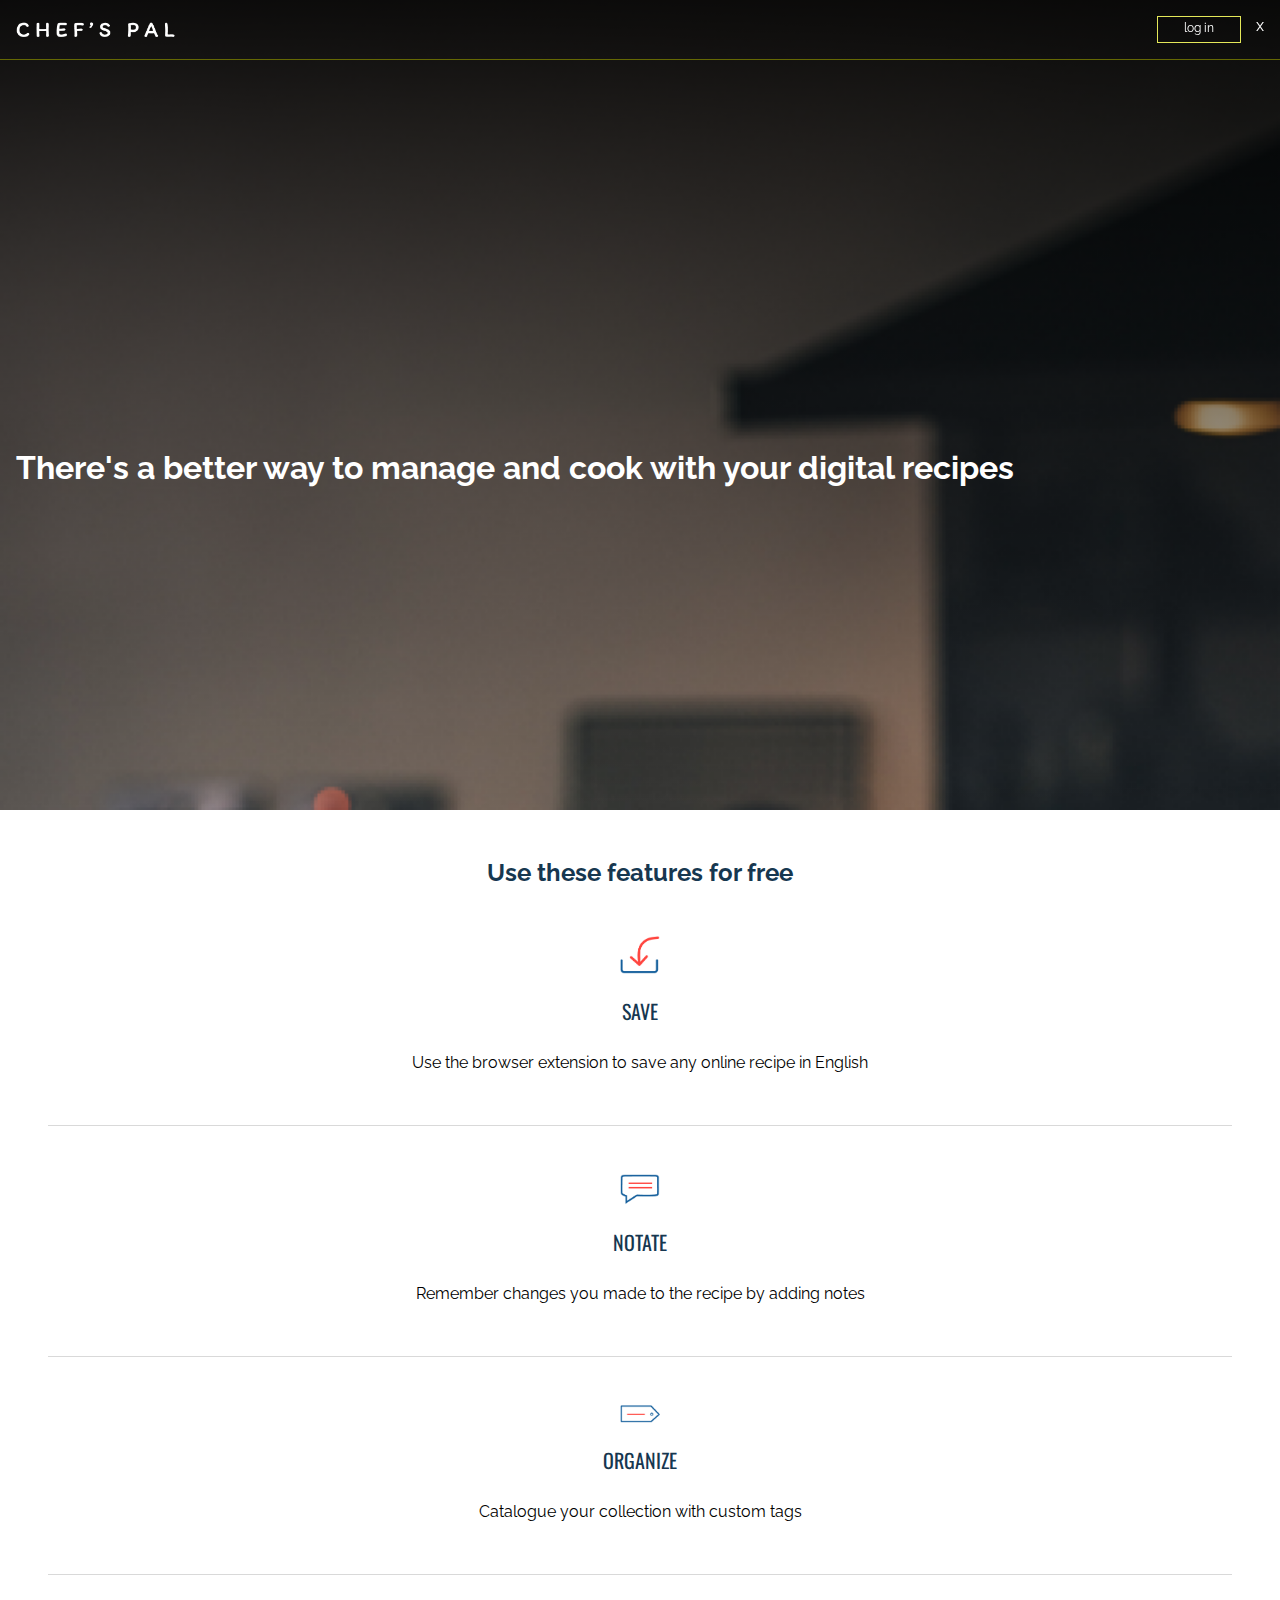
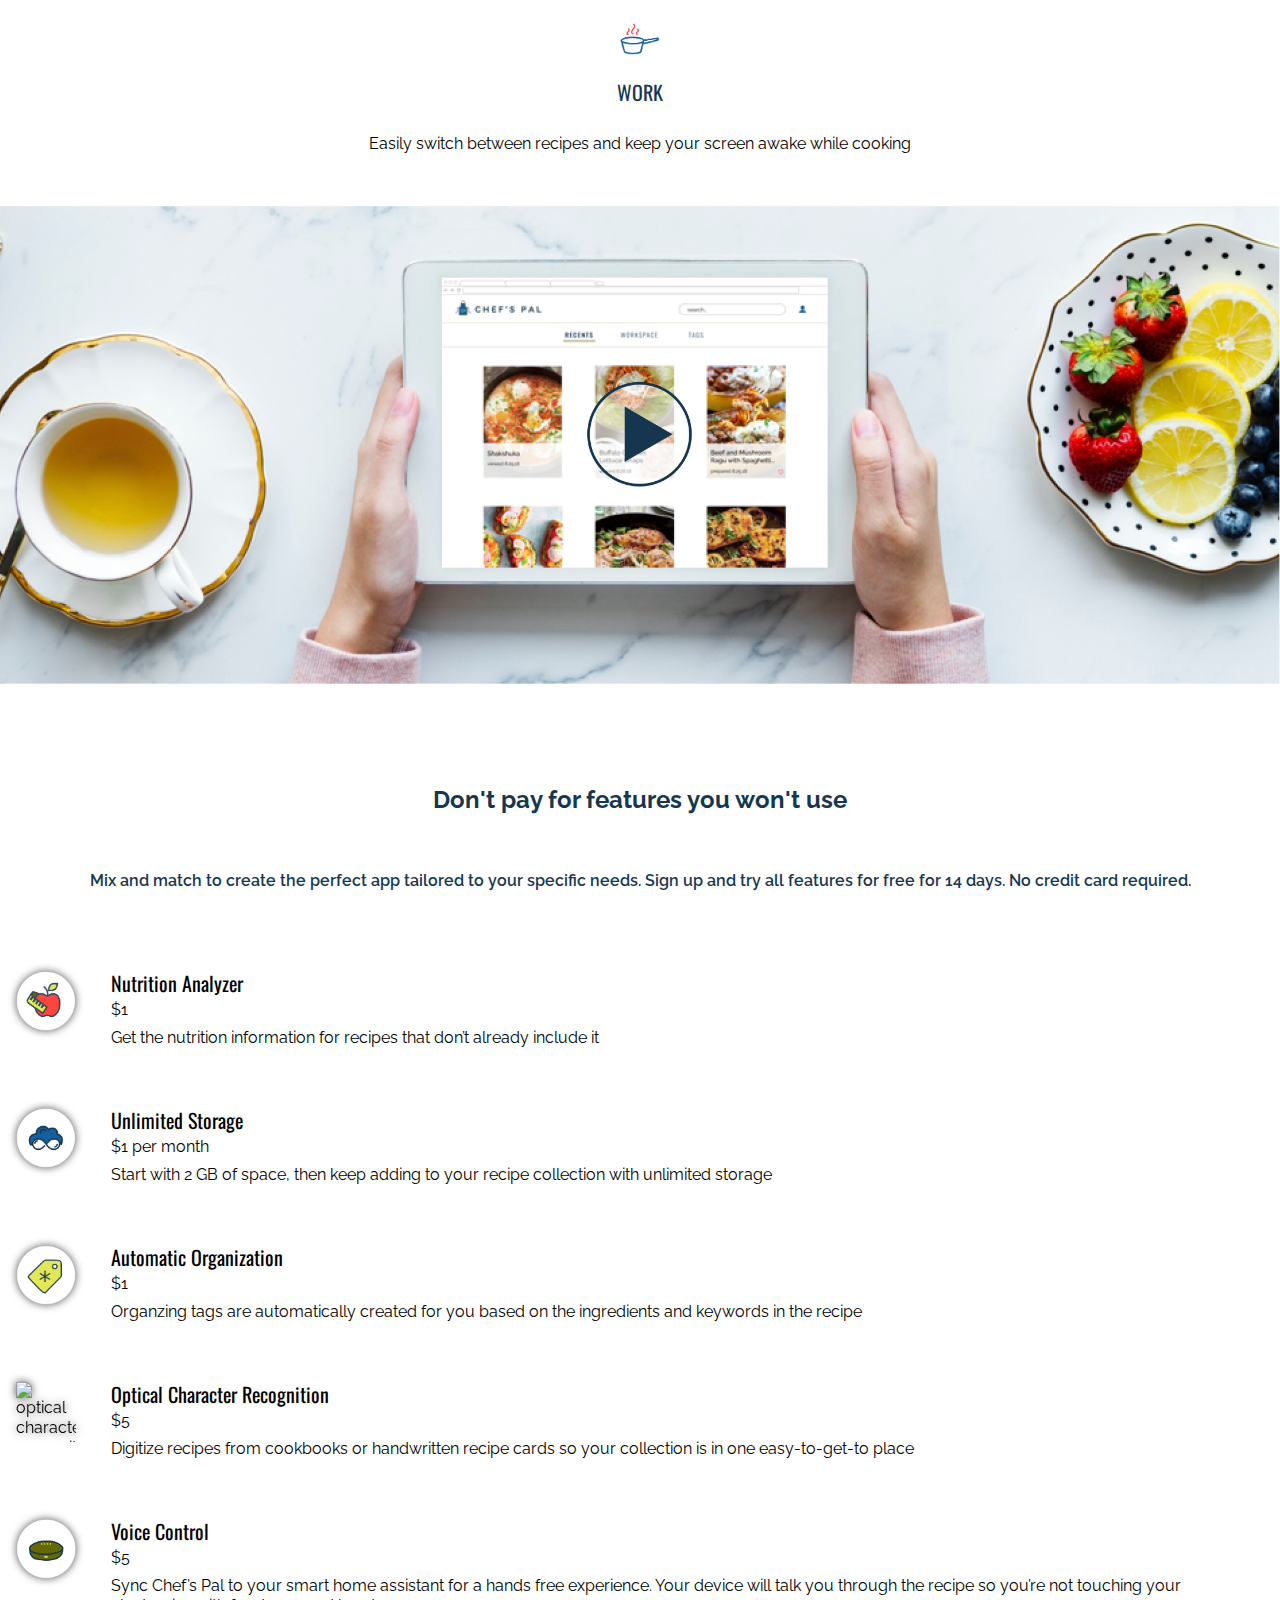
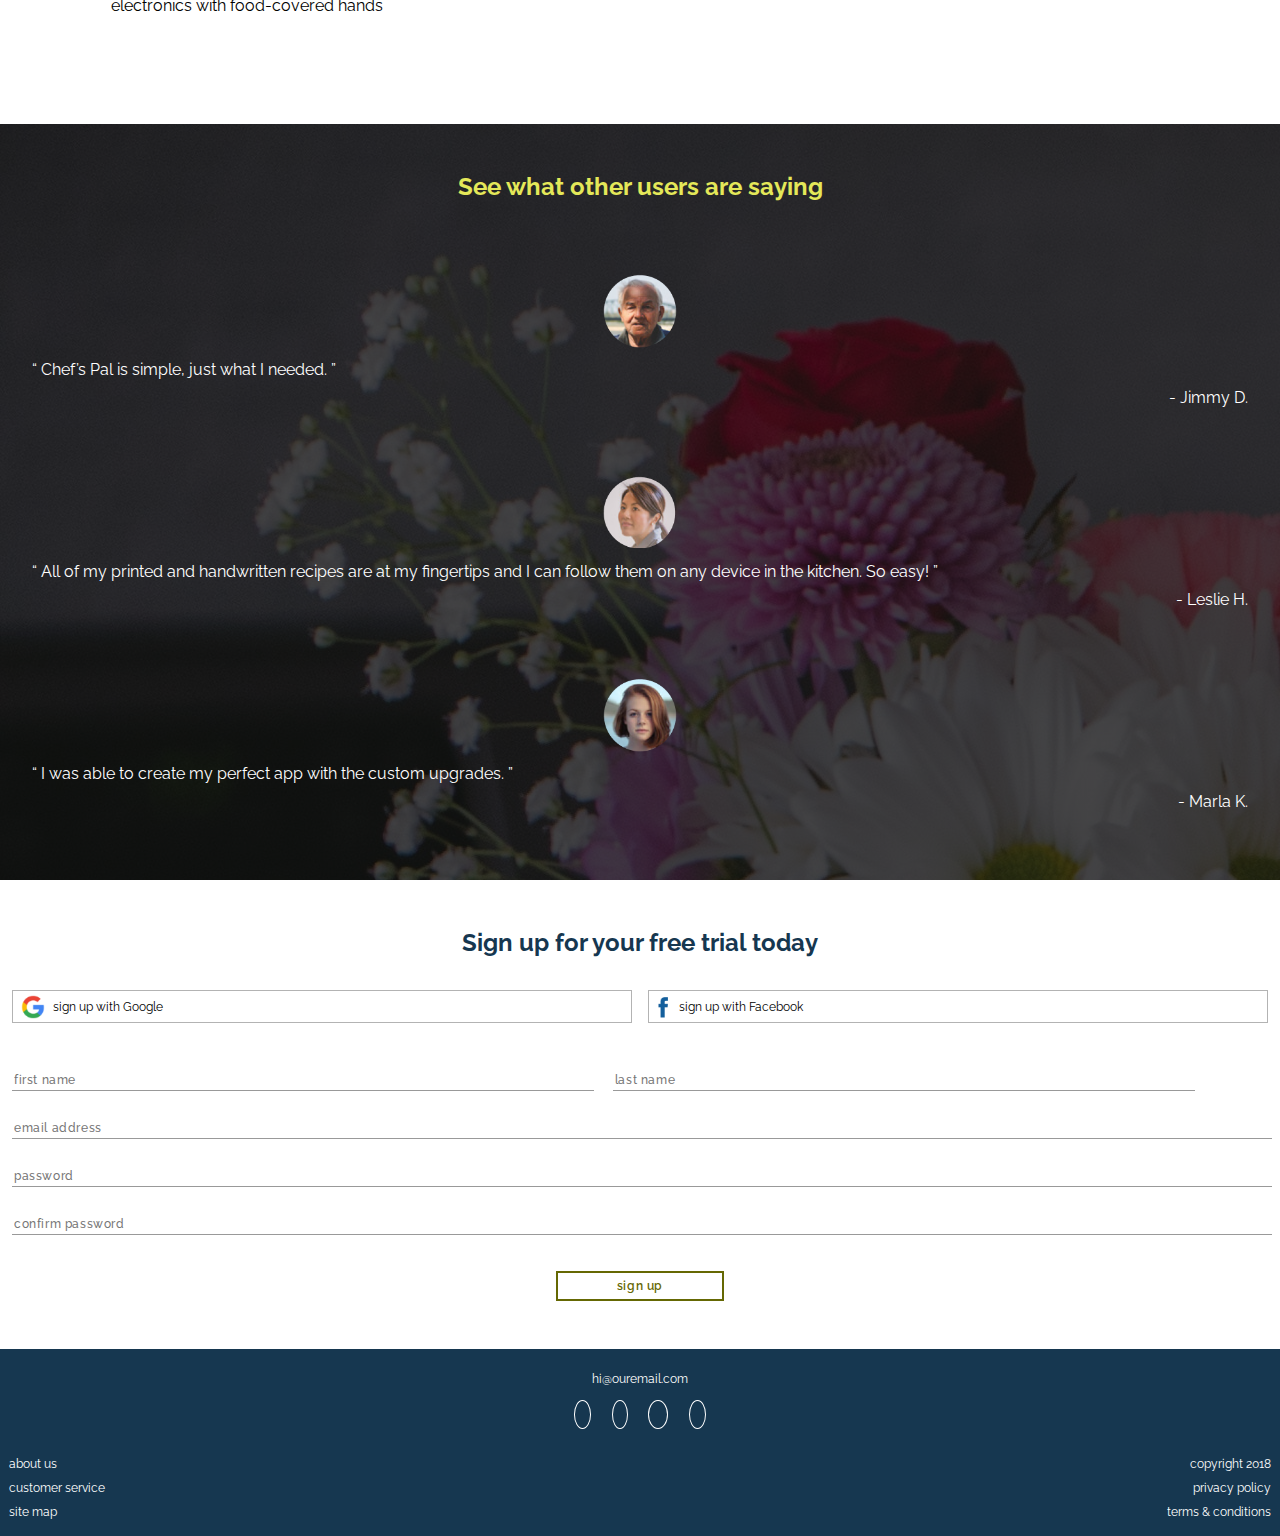
==== index.html @ e4a5bd05 "mobile homepage" ====
<!DOCTYPE html>
<html>
  <head>
    <title>Chef's Pal</title>
    <meta charset="utf-8" name="viewport" content="width=device-width, initial-scale=1">

    <!-- Reset -->
    <link rel="stylesheet" href="styles/reset.css">

    <!-- Custom Styles -->
    <link rel="stylesheet" href="styles/main.css">

    <!-- Font Awesome -->
    <link rel="stylesheet" href="https://use.fontawesome.com/releases/v5.0.10/css/all.css" integrity="sha384-+d0P83n9kaQMCwj8F4RJB66tzIwOKmrdb46+porD/OvrJ+37WqIM7UoBtwHO6Nlg" crossorigin="anonymous">

    <!-- Google Fonts -->
    <link rel="stylesheet" href="https://fonts.googleapis.com/css?family=Raleway:400,500,600,700|Oswald:medium">


  </head>

  <body>
<!-- Navigation and Header-->
    <header>
      <nav>
        <ul id="topbar">
          <li class="logo"><img src="images/logo-mobile.png" class="logo-mobile" alt="Chef's Pal Logo"></li>
          <li class="ham-menu">
            <a class="icon" onclick="hamburger()">
            <!-- <i class="fa fa-bars"></i> --> x
            </a>
            <div class="ham" id="myHam">
              <a href="#features">features</a>
              <a href="#upgrades"> upgrades</a>
              <a href="#signup">signup</a>
          </li>
          <li class="login-button">log in</li>
        </ul>
      </nav>

      <h1>There's a better way to manage and cook with your digital recipes</h1>
    </header>

    <main>
<!-- Free Features -->
      <a name="features"/>
      <section>
        <article>
          <h2>Use these features for free</h2>
            <div class="free">
              <img src="images/save.png" class="free" alt="save icon">
              <h3>Save</h3>
              <p>Use the browser extension to save any online recipe in English</p>
            </div>

            <div class="free">
              <img src="images/notate.png" class="free" alt="notate icon">
              <h3>Notate</h3>
              <p>Remember changes you made to the recipe by adding notes</p>
            </div>

            <div class="free">
              <img src="images/organize.png" class="free" alt="organize icon">
              <h3>Organize</h3>
              <p>Catalogue your collection with custom tags</p>
            </div>

            <div class="work">
              <img src="images/work.png" class="free" alt="work icon">
              <h3>Work</h3>
              <p>Easily switch between recipes and keep your screen awake while cooking</p>
            </div>
        </article>

        <article>
          <img src="images/video.png" class="video">
        </article>
      </section>

<!-- Upgrades -->
      <a name="upgrades"/>
      <section>
        <h2>Don't pay for features you won't use</h2>
        <h4>
          Mix and match to create the perfect app tailored to your specific needs.
          Sign up and try all features for free for 14 days.
          No credit card required.
        </h4>

        <div class="twocolumn">
          <img src="images/nutrition.png" alt="nutrition icon" class="upgrade">
          <div class="upgrade-text">
            <h5>Nutrition Analyzer</h5>
            <p>$1</p>
            <p>
              Get the nutrition information for recipes that don’t already include it
            </p>
          </div>

          <img src="images/unlimited.png" alt="unlimited storage icon" class="upgrade">
          <div class="upgrade-text">
            <h5>Unlimited Storage</h5>
            <p>$1 per month</p>
            <p>
              Start with 2 GB of space, then keep adding to your recipe collection with unlimited storage
           </p>
         </div>

          <img src="images/auto-org.png" alt="automatic organization icon" class="upgrade">
          <div class="upgrade-text">
            <h5>Automatic Organization</h5>
            <p>$1</p>
            <p>
              Organzing tags are automatically created for you based on the ingredients and keywords in the recipe
           </p>
         </div>

          <img src="images/ocr.png" alt="optical character recognition icon" class="upgrade">
          <div class="upgrade-text">
            <h5>Optical Character Recognition</h5>
            <p>$5</p>
            <p>
              Digitize recipes from cookbooks or handwritten recipe cards so your collection is in one easy-to-get-to place
           </p>
         </div>

          <img src="images/voice.png" alt="voice control icon" class="upgrade">
          <div class="upgrade-text">
            <h5>Voice Control</h5>
            <p>$5</p>
            <p>
              Sync Chef’s Pal to your smart home assistant for a hands free experience.
              Your device will talk you through the recipe so you’re not touching your electronics with food-covered hands
           </p>
         </div>
        </div>
      </section>

<!-- Testimonials -->
      <section class="testimonials">
        <h2 class="testimonials">See what other users are saying</h2>

        <div class="testimonials">
          <img src="images/jimmy.png" alt="headshot of Jimmy" class="testimonials">
          <p>&ldquo; Chef’s Pal is simple,  just what I needed. &rdquo;</p>
          <p class="name">- Jimmy D.</p>
        </div>

        <div class="testimonials">
          <img src="images/leslie.png" alt="headshot of Leslie" class="testimonials">
          <p>&ldquo; All of my printed and handwritten recipes are at my fingertips and I can follow them on any device in the kitchen. So easy! &rdquo;</p>
          <p class="name">- Leslie H.</p>
        </div>

        <div class="testimonials">
          <img src="images/marla.png" alt="headshot of Marla" class="testimonials">
          <p>&ldquo; I was able to create my perfect app with the custom upgrades. &rdquo;</p>
          <p class="name">- Marla K.</p>
        </div>
      </section>

<!-- Sign up -->
      <a name="signup"/>
      <section>
        <h2>Sign up for your free trial today</h2>
        <div class="signup">
          <div class="google">
            <img src="images/google-btn.png" alt="Google G Logo" class="g-logo">
            <p class="sign-btn">sign up with Google</p>
          </div>

          <div class="fb">
            <img src="images/fb-btn.png" alt="Facebook F Logo" class="fb-logo">
            <p class="sign-btn">sign up with Facebook</p>
          </div>
        </div>

<!-- sign up with email -->
        <form action="/signup" method="POST" class="sign-form">
          <input type="text" name="first-name" placeholder="first name" class="first-name"/>
          <input type="text" name="last-name" placeholder="last name" class="last-name"/>
          <input type="email" name="email" placeholder="email address" class="email"/>
          <input type="password" name="password" placeholder="password"/ class="password">
          <input type="password" name="confirm-password" placeholder="confirm password"/ class="password">
          <input type="submit" name="submit" value="sign up"class="submit-btn"/>
        </form>
      </section>

    </main>

    <footer>
      <h6 class="middle">hi@ouremail.com</h6>
      <ul class="footer middle">
        <li class="footer pinterest">
          <i class="fab fa-pinterest-p" aria-hidden="true"></i>
        </li>
        <li class="footer instagram">
          <i class="fab fa-instagram" aria-hidden="true"></i>
        </li>
        <li class="footer facebook">
          <i class="fab fa-facebook-f" aria-hidden="true"></i>
        </li>
        <li class="footer twitter">
          <i class="fab fa-twitter" aria-hidden="true"></i>
        </li>
      </ul>
      <h6 class="left r-one">about us</h6>
      <h6 class="left r-two">customer service</h6>
      <h6 class="left r-three">site map</h6>
      <h6 class="right r-one">copyright 2018</h6>
      <h6 class="right r-two">privacy policy</h6>
      <h6 class="right r-three">terms &amp; conditions</h6>
    </footer>

    <!-- Navigation scrolling -->
<script>
  var topBar = document.getElementById('topbar');
  var didScroll = false;
  window.onscroll = function() {navBar()};
  function navBar() {
    didScroll = true;
  }
  setInterval(function () {
    if(didScroll) {
      didScroll = false;
      if (document.documentElement.scrollTop > 50 || document.body.scrollTop > 50) {
        topBar.className = 'scrolled';
      } else {
        topBar.className = '';
      }
    }
  }, 100);

  function hamburger() {
    document.getElementById('myHam').classList.toggle('ham-show');
  };

</script>

  </body>
</html>
---- styles/main.css ----
body {
  font-family: 'Raleway', sans-serif;
  font-size: 16px;
  line-height: 1.25;
}

header {
  background: linear-gradient(180deg, hsla(0, 0%, 0%, 0.9), hsla(255, 100%, 100%, 0)),
  url(../images/mobile-hero.png);
  background-size: cover;
  height: 90vh;
  text-align: left;
}

#topbar {
  border-bottom: 1px solid hsla(62, 94%, 21%, 1.0);
  box-sizing: border-box;
  position: fixed;
  height: 3.75em;
  padding: 1em;
  width: 100%;
  z-index: 200;
}

.scrolled {
  background-color: hsla(0, 0%, 0%, 0.95);
  position: fixed;
  width: 100%;
}

ul {
  list-style: none;
}

.logo-mobile {
  width: 10em;
}

.logo {
  float: left;
  padding-top: .25em;
}

a {
  text-decoration: none;
}

.icon {
  float: right;
}

.ham {
  display: none;
}

.ham-menu a {
  color: hsla(255, 100%, 100%, 1.0);
}

.ham-show {
  background-color: hsla(0, 0%, 0%, 0.9);
  display: inline-block;
  height: auto;
  line-height: 200%;
  padding: .5em;
  position: absolute;
  right: .5em;
  top: 3.75em;
  width: 6em;}

.login-button {
  color: hsla(255, 100%, 100%, 1.0);
  display: inline-block;
  float: right;
  font-size: .75em;
  height: 2.25em;
  margin-right: 1.25em;
  padding: .35em;
  width: 7em;

  border: .12em solid hsla(62, 76%, 63%, 1.0);
  box-sizing: border-box;
  cursor: pointer;
  text-align: center;
}

h1 {
  color: hsla(255, 100%, 100%, 1.0);
  font-size: 2em;
  font-weight: bold;
  padding-top: 35%;
  padding-left: .5em;
  padding-right: .5em;
}

h2 {
  color: hsla(206, 56%, 20%, 1.0);
  font-size: 1.5em;
  font-weight: bold;
  margin: 0 2em;
  text-align: center;
}

section {
  padding: 3em 0;
}

div.free {
  border-bottom: hsla(0, 0%, 85%, 1.0) solid .1em;
  padding: 3em 0;
  margin: 0 3em;
  text-align: center;
}

img.free {
  display: block;
  height: auto;
  margin: 0 auto;
  width: 2.5em;
}

h3 {
  color: hsla(206, 56%, 20%, 1.0);
  font-family: "Oswald", sans-serif;
  font-size: 1.25em;
  padding: 1.25em 0;
  text-transform: uppercase;
}

p {
  padding: .25em 0;
}

.work {
  padding: 3em 0;
  margin: 0 3em;
  text-align: center;
}

img.video {
  margin: 0 auto;
  width: 100%;
}

h4 {
  color: hsla(206, 56%, 20%, 1.0);
  font-weight: 600;
  margin: 3em 2em 1em 2em;
  padding: .5em 0 4em 0;
  text-align: center;
}

.twocolumn {
  display: grid;
  grid-template-columns: 80px 1fr;
  grid-column-gap: 15px;
  padding: 0 16px 0 16px;
}

.upgrade-text {
  grid-column-start: 2;
  padding-bottom: 3.5em;
}

.upgrade {
  filter: drop-shadow(.05em .05em .25em hsla(0, 0%, 0%, 0.7));
  height: 60px;
  padding: 0;
  width: 60px;
}

h5 {
  font-family: "Oswald", sans-serif;
  font-size: 1.25em;
}

section.testimonials {
  background: linear-gradient(180deg, hsla(0, 0%, 0%, 0.7), hsla(0, 0%, 0%, 0.7)),
  url(../images/testimonials.jpeg);
  padding: 3em 0 1em 0;
}

h2.testimonials {
  color: hsla(62, 76%, 63%, 1.0);
  padding-bottom: 1em;
}

div.testimonials {
  color: hsla(255, 100%, 100%, 1.0);
  margin: 2em;
  padding: 1em 0;
}

img.testimonials {
  display: block;
  height: auto;
  margin: auto;
  padding-bottom: .5em;
  width: 74px;
}

.name {
  text-align: right;
}

.signup {
  display: grid;
  grid-template-columns: repeat(8, 1fr);
  grid-column-gap: 16px;
  grid-template-rows: repeat(5, auto);
  margin: 2em .75em;
}

.google {
  border: .1em solid hsla(0, 0%, 70%, 1.0);
  box-sizing: border-box;
  display: inline-flex;
  grid-column: 1 / span 4;
}

.g-logo {
  height: 1.5em;
  width: 1.5em;
  padding: .2em .5em;
}

.sign-btn {
  font-size: .75em;
  padding-top: .75em;
}

.fb {
  border: .1em solid hsla(0, 0%, 70%, 1.0);
  box-sizing: border-box;
  display: inline-flex;
  grid-column: 5 / span 4;
}

.fb-logo {
  height: 1.5em;
  width: .9em;
  padding: .2em .5em;
}

input {
  font-family: "Raleway", sans-serif;
  font-size: .75em;
  letter-spacing: .05em;
  padding-bottom: .25em;
}

input[type="text"], [type="email"], [type="password"] {
  border: none;
  border-bottom: .1em solid hsla(0, 0%, 60%, 1.0);
}

.sign-form {
  line-height: 300%;
    margin: 2em .75em 0 .75em;
}

.first-name {
  width: 46%;
  margin-right: 1.25em;
}

.last-name {
  width: 46%;
}

.email, .password {
  width: 100%;
}

input::placeholder {
  font-weight: 500;
}

.submit-btn {
  background: none;
  border: .2em solid hsla(62, 94%, 21%, 1.0);
  color: hsla(62, 94%, 21%, 1.0);
  display: block;
  font-weight: 600;
  height: 2.5em;
  margin: 2em auto 0 auto;
  padding-top: .25em;
  width: 14em;
}

footer {
  background: hsla(206, 56%, 20%, 1.0);
  color: hsla(255, 100%, 100%, 1.0);
  display: grid;
  grid-template-columns: repeat(3, 1fr);
  grid-column-gap: 1em;
  grid-template-rows: repeat(5, auto);
  font-size: .75em;
  line-height: 200%;
  padding: 1em .75em;
}

ul.footer {
  margin-bottom: 2em;
}

li.footer {
  border: .1em solid hsla(255, 100%, 100%, 1.0);
  border-radius: 50%;
  display: inline;
  font-size: 1.15em;
  margin: .75em;
}

.pinterest {
  padding: .4em .4em .4em .7em;
}

.instagram {
  padding: .4em .4em .4em .6em;
}

.facebook {
  padding: .4em .55em .4em .75em;
}

.twitter {
  padding: .4em .5em .4em .6em;
}

.left {
  grid-column-start: 1;
}

.middle {
  grid-column: 1 / -1;
  margin: .5em 0;
  text-align: center;
}

.right {
  grid-column-start: 3;
  text-align: right;
}

.r-one {
  grid-row-start: 3;
}

.r-two {
  grid-row-start: 4;
}

.r-three {
  grid-row-start: 5;
}
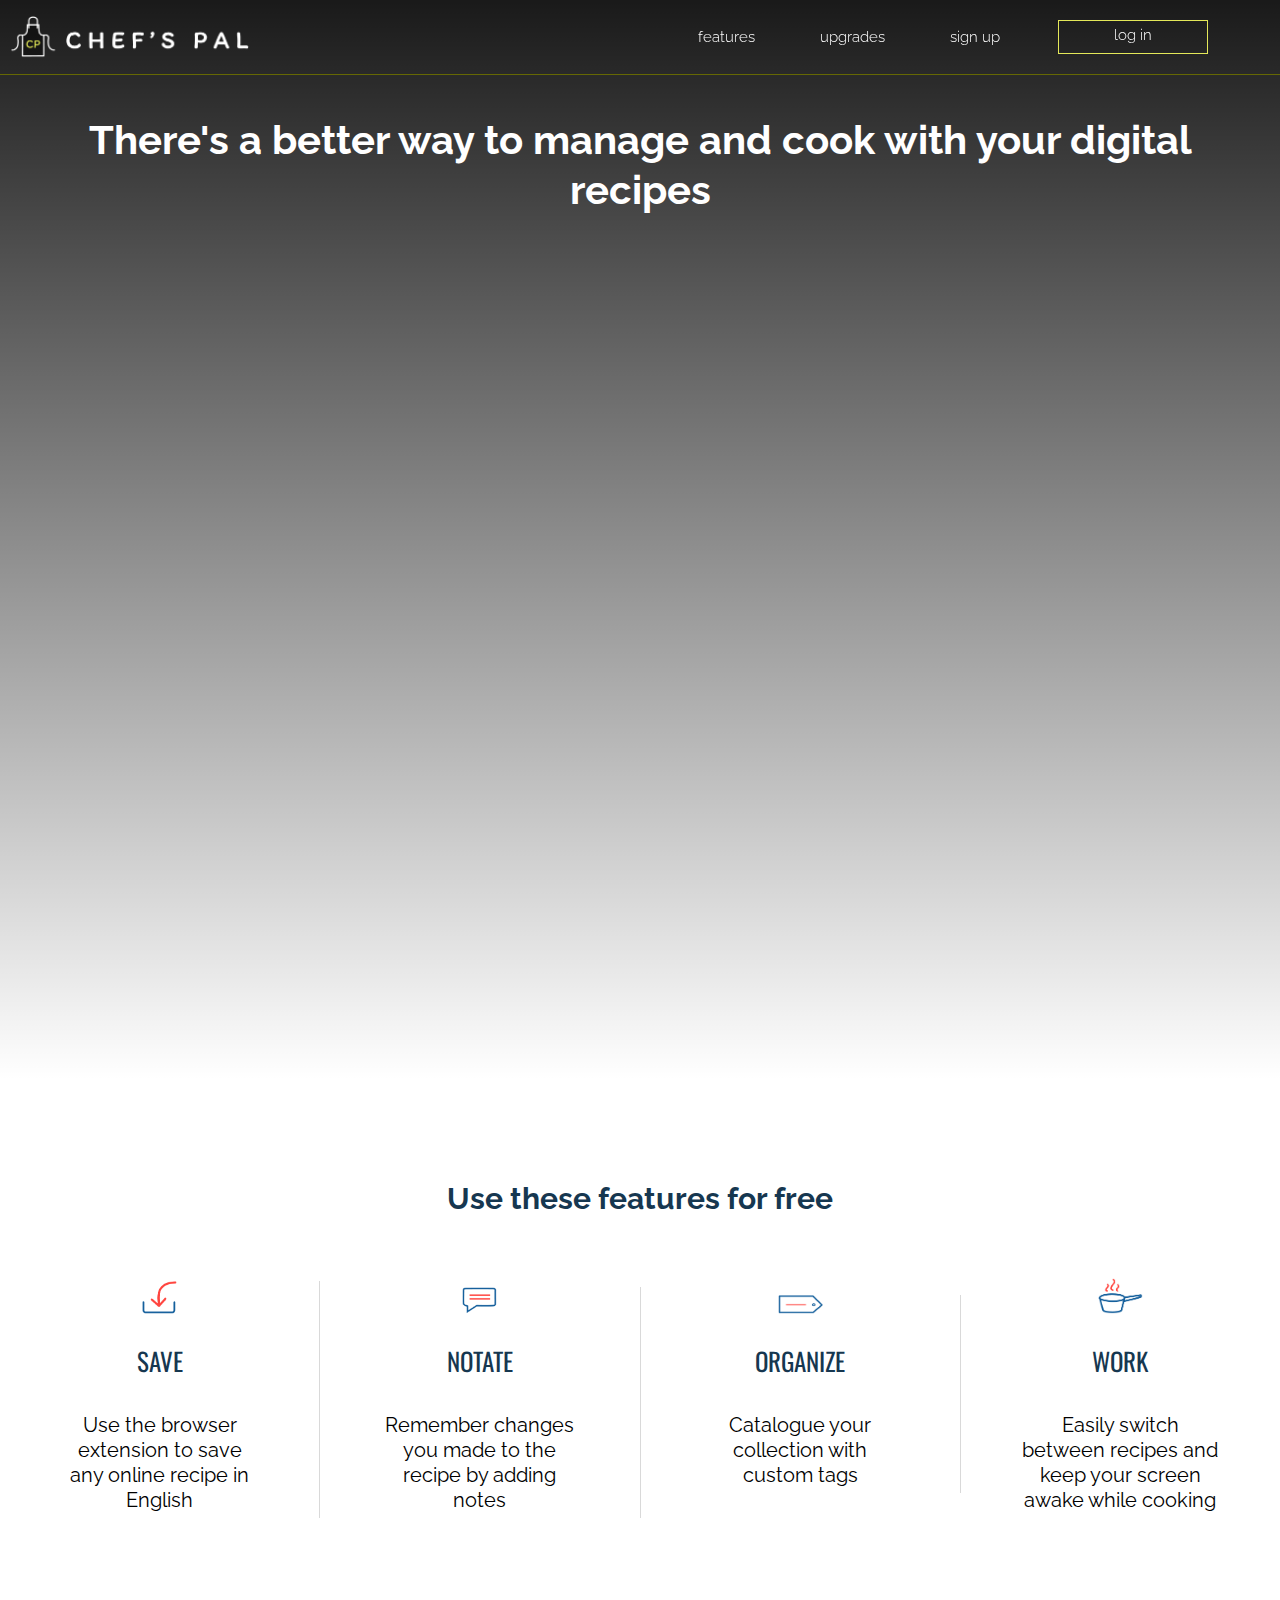
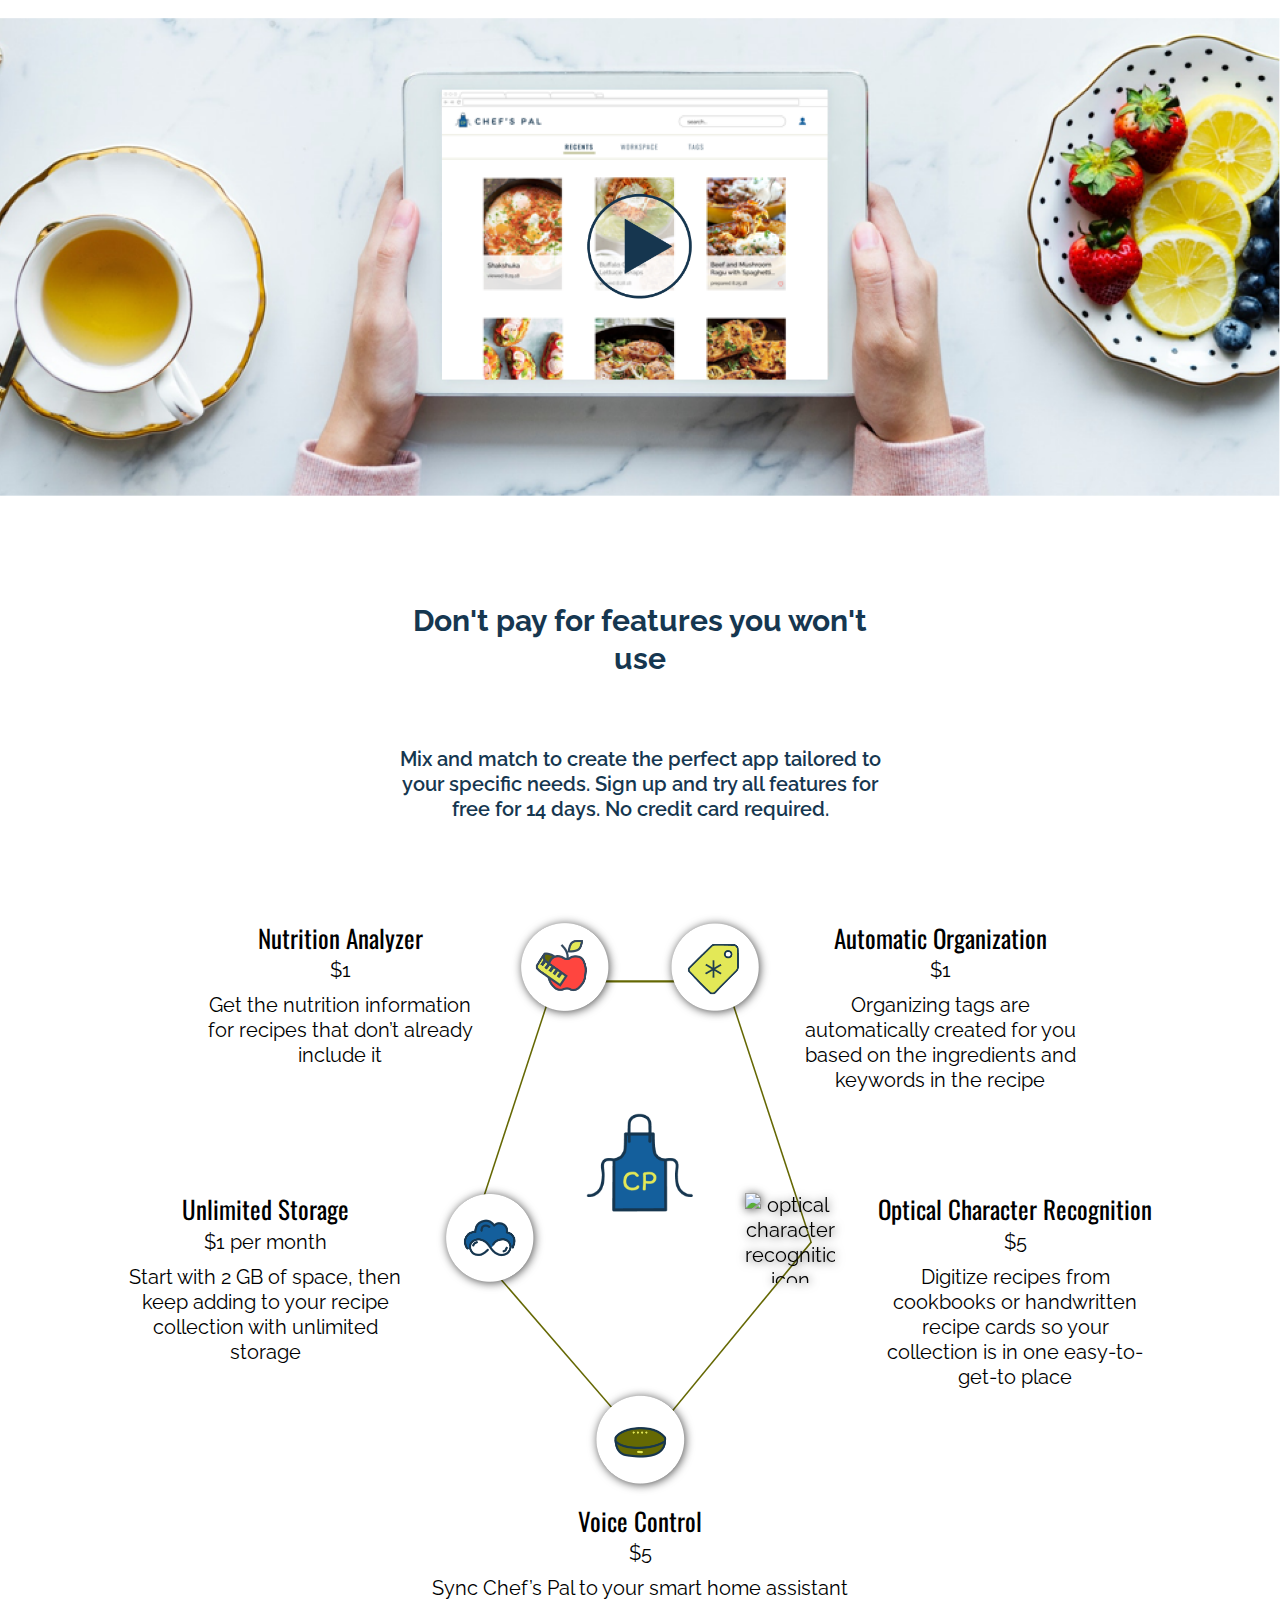
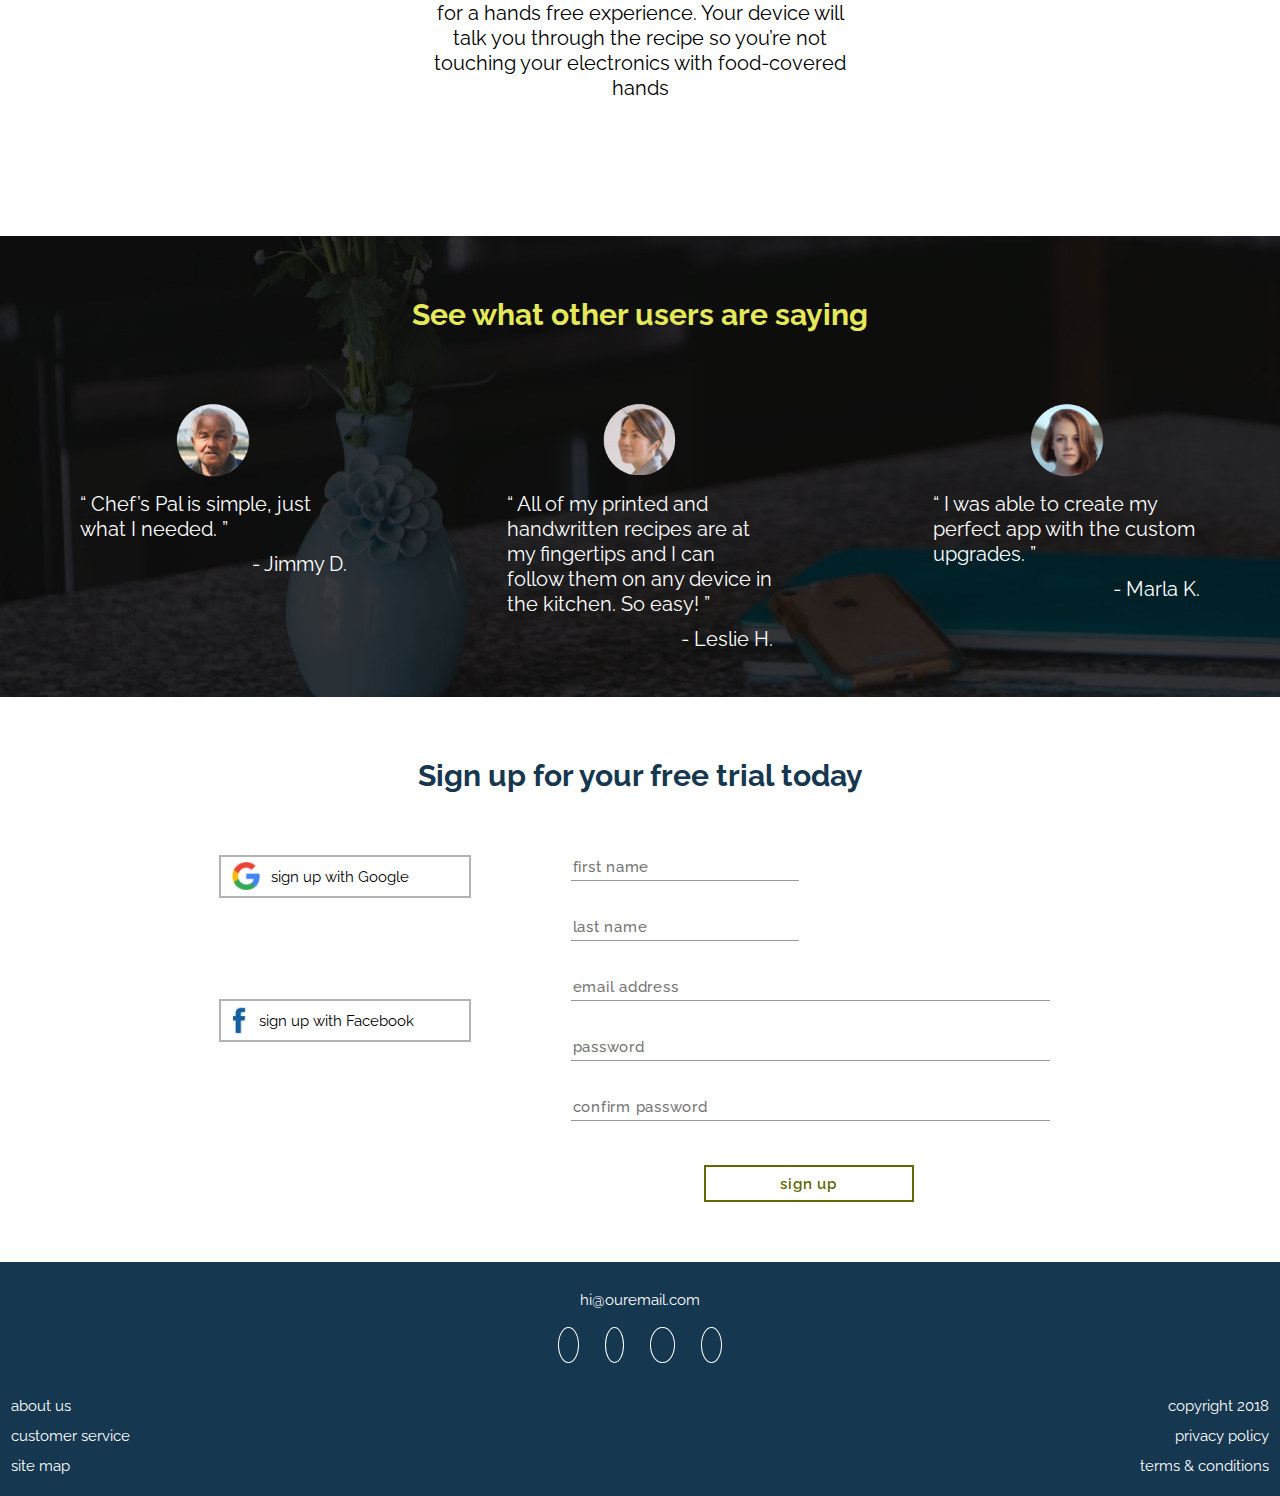
==== commit 19390c8f: "desktop" ====
--- a/index.html
+++ b/index.html
@@ -14,7 +14,7 @@
     <link rel="stylesheet" href="https://use.fontawesome.com/releases/v5.0.10/css/all.css" integrity="sha384-+d0P83n9kaQMCwj8F4RJB66tzIwOKmrdb46+porD/OvrJ+37WqIM7UoBtwHO6Nlg" crossorigin="anonymous">
 
     <!-- Google Fonts -->
-    <link rel="stylesheet" href="https://fonts.googleapis.com/css?family=Raleway:400,500,600,700|Oswald:medium">
+    <link rel="stylesheet" href="https://fonts.googleapis.com/css?family=Raleway:300,400,500,600,700|Oswald:medium">
 
 
   </head>
@@ -24,15 +24,20 @@
     <header>
       <nav>
         <ul id="topbar">
-          <li class="logo"><img src="images/logo-mobile.png" class="logo-mobile" alt="Chef's Pal Logo"></li>
+          <li class="logo">
+            <img src="images/logo-mobile.png" class="logo-mobile" alt="Chef's Pal Logo">
+            <img src="images/logo-desktop.png" class="logo-desktop" alt="Chef's Pal Logo">
+          </li>
           <li class="ham-menu">
-            <a class="icon" onclick="hamburger()">
-            <!-- <i class="fa fa-bars"></i> --> x
-            </a>
+            <div class="icon" id="change-ham" onclick="hamburger()">
+              <div class="bar1"></div>
+              <div class="bar2"></div>
+              <div class="bar3"></div>
+            </div>
             <div class="ham" id="myHam">
               <a href="#features">features</a>
               <a href="#upgrades"> upgrades</a>
-              <a href="#signup">signup</a>
+              <a href="#signup">sign up</a>
           </li>
           <li class="login-button">log in</li>
         </ul>
@@ -47,28 +52,30 @@
       <section>
         <article>
           <h2>Use these features for free</h2>
-            <div class="free">
-              <img src="images/save.png" class="free" alt="save icon">
-              <h3>Save</h3>
-              <p>Use the browser extension to save any online recipe in English</p>
-            </div>
-
-            <div class="free">
-              <img src="images/notate.png" class="free" alt="notate icon">
-              <h3>Notate</h3>
-              <p>Remember changes you made to the recipe by adding notes</p>
-            </div>
-
-            <div class="free">
-              <img src="images/organize.png" class="free" alt="organize icon">
-              <h3>Organize</h3>
-              <p>Catalogue your collection with custom tags</p>
-            </div>
-
-            <div class="work">
-              <img src="images/work.png" class="free" alt="work icon">
-              <h3>Work</h3>
-              <p>Easily switch between recipes and keep your screen awake while cooking</p>
+            <div class="features">
+              <div class="free">
+                <img src="images/save.png" class="free" alt="save icon">
+                <h3>Save</h3>
+                <p>Use the browser extension to save any online recipe in English</p>
+              </div>
+
+              <div class="free">
+                <img src="images/notate.png" class="free" alt="notate icon">
+                <h3>Notate</h3>
+                <p>Remember changes you made to the recipe by adding notes</p>
+              </div>
+
+              <div class="free">
+                <img src="images/organize.png" class="work" alt="organize icon">
+                <h3>Organize</h3>
+                <p>Catalogue your collection with custom tags</p>
+              </div>
+
+              <div class="work">
+                <img src="images/work.png" class="work" alt="work icon">
+                <h3>Work</h3>
+                <p>Easily switch between recipes and keep your screen awake while cooking</p>
+              </div>
             </div>
         </article>
 
@@ -79,90 +86,96 @@
 
 <!-- Upgrades -->
       <a name="upgrades"/>
-      <section>
-        <h2>Don't pay for features you won't use</h2>
-        <h4>
+      <section class="upgrades">
+        <h2 class="upgrades">Don't pay for features you won't use</h2>
+        <h4 class="upgrades">
           Mix and match to create the perfect app tailored to your specific needs.
           Sign up and try all features for free for 14 days.
           No credit card required.
         </h4>
 
-        <div class="twocolumn">
-          <img src="images/nutrition.png" alt="nutrition icon" class="upgrade">
-          <div class="upgrade-text">
-            <h5>Nutrition Analyzer</h5>
-            <p>$1</p>
-            <p>
-              Get the nutrition information for recipes that don’t already include it
-            </p>
-          </div>
-
-          <img src="images/unlimited.png" alt="unlimited storage icon" class="upgrade">
-          <div class="upgrade-text">
-            <h5>Unlimited Storage</h5>
-            <p>$1 per month</p>
-            <p>
-              Start with 2 GB of space, then keep adding to your recipe collection with unlimited storage
-           </p>
-         </div>
-
-          <img src="images/auto-org.png" alt="automatic organization icon" class="upgrade">
-          <div class="upgrade-text">
-            <h5>Automatic Organization</h5>
-            <p>$1</p>
-            <p>
-              Organzing tags are automatically created for you based on the ingredients and keywords in the recipe
-           </p>
-         </div>
-
-          <img src="images/ocr.png" alt="optical character recognition icon" class="upgrade">
-          <div class="upgrade-text">
-            <h5>Optical Character Recognition</h5>
-            <p>$5</p>
-            <p>
-              Digitize recipes from cookbooks or handwritten recipe cards so your collection is in one easy-to-get-to place
-           </p>
-         </div>
-
-          <img src="images/voice.png" alt="voice control icon" class="upgrade">
-          <div class="upgrade-text">
-            <h5>Voice Control</h5>
-            <p>$5</p>
-            <p>
-              Sync Chef’s Pal to your smart home assistant for a hands free experience.
-              Your device will talk you through the recipe so you’re not touching your electronics with food-covered hands
-           </p>
-         </div>
-        </div>
+          <div class="twocolumn upgrades">
+            <img src="images/nutrition.png" alt="nutrition icon" class="upgrade nutrition">
+            <div class="nutrition upgrade-text">
+              <h5>Nutrition Analyzer</h5>
+              <p>$1</p>
+              <p>
+                Get the nutrition information for recipes that don’t already include it
+              </p>
+            </div>
+
+            <img src="images/unlimited.png" alt="unlimited storage icon" class="upgrade unlimited">
+            <div class="upgrade-text unlimited">
+              <h5>Unlimited Storage</h5>
+              <p>$1 per month</p>
+              <p>
+                Start with 2 GB of space, then keep adding to your recipe collection with unlimited storage
+             </p>
+           </div>
+
+            <img src="images/auto-org.png" alt="automatic organization icon" class="upgrade auto-org">
+            <div class="upgrade-text auto-org">
+              <h5>Automatic Organization</h5>
+              <p>$1</p>
+              <p>
+                Organizing tags are automatically created for you based on the ingredients and keywords in the recipe
+             </p>
+           </div>
+
+            <img src="images/ocr.png" alt="optical character recognition icon" class="upgrade ocr">
+            <div class="upgrade-text ocr">
+              <h5>Optical Character Recognition</h5>
+              <p>$5</p>
+              <p>
+                Digitize recipes from cookbooks or handwritten recipe cards so your collection is in one easy-to-get-to place
+             </p>
+           </div>
+
+           <img src="images/voice.png" alt="voice control icon" class="upgrade voice">
+            <div class="upgrade-text voice">
+              <h5>Voice Control</h5>
+              <p>$5</p>
+              <p>
+                Sync Chef’s Pal to your smart home assistant for a hands free experience.
+                Your device will talk you through the recipe so you’re not touching your electronics with food-covered hands
+              </p>
+             </div>
+            <img src="images/apron.png" alt="apron logomark for chef's pal" class="apron">
+            <div class="pentagon"></div>
+            <div class="inner"></div>
+          </div>
+
       </section>
 
 <!-- Testimonials -->
       <section class="testimonials">
         <h2 class="testimonials">See what other users are saying</h2>
 
-        <div class="testimonials">
-          <img src="images/jimmy.png" alt="headshot of Jimmy" class="testimonials">
-          <p>&ldquo; Chef’s Pal is simple,  just what I needed. &rdquo;</p>
-          <p class="name">- Jimmy D.</p>
-        </div>
-
-        <div class="testimonials">
-          <img src="images/leslie.png" alt="headshot of Leslie" class="testimonials">
-          <p>&ldquo; All of my printed and handwritten recipes are at my fingertips and I can follow them on any device in the kitchen. So easy! &rdquo;</p>
-          <p class="name">- Leslie H.</p>
-        </div>
-
-        <div class="testimonials">
-          <img src="images/marla.png" alt="headshot of Marla" class="testimonials">
-          <p>&ldquo; I was able to create my perfect app with the custom upgrades. &rdquo;</p>
-          <p class="name">- Marla K.</p>
-        </div>
+        <article class="testimonials">
+          <div class="testimonials">
+            <img src="images/jimmy.png" alt="headshot of Jimmy" class="testimonials">
+            <p>&ldquo; Chef’s Pal is simple,  just what I needed. &rdquo;</p>
+            <p class="name">- Jimmy D.</p>
+          </div>
+
+          <div class="testimonials">
+            <img src="images/leslie.png" alt="headshot of Leslie" class="testimonials">
+            <p>&ldquo; All of my printed and handwritten recipes are at my fingertips and I can follow them on any device in the kitchen. So easy! &rdquo;</p>
+            <p class="name">- Leslie H.</p>
+          </div>
+
+          <div class="testimonials">
+            <img src="images/marla.png" alt="headshot of Marla" class="testimonials">
+            <p>&ldquo; I was able to create my perfect app with the custom upgrades. &rdquo;</p>
+            <p class="name">- Marla K.</p>
+          </div>
+        </article>
       </section>
 
 <!-- Sign up -->
       <a name="signup"/>
-      <section>
-        <h2>Sign up for your free trial today</h2>
+      <section class="signup">
+        <h2 class="signup">Sign up for your free trial today</h2>
         <div class="signup">
           <div class="google">
             <img src="images/google-btn.png" alt="Google G Logo" class="g-logo">
@@ -213,29 +226,32 @@
     </footer>
 
     <!-- Navigation scrolling -->
-<script>
-  var topBar = document.getElementById('topbar');
-  var didScroll = false;
-  window.onscroll = function() {navBar()};
-  function navBar() {
-    didScroll = true;
-  }
-  setInterval(function () {
-    if(didScroll) {
-      didScroll = false;
-      if (document.documentElement.scrollTop > 50 || document.body.scrollTop > 50) {
-        topBar.className = 'scrolled';
-      } else {
-        topBar.className = '';
+    <script>
+      var topBar = document.getElementById('topbar');
+      var didScroll = false;
+      window.onscroll = function() {navBar()};
+      function navBar() {
+        didScroll = true;
       }
-    }
-  }, 100);
-
-  function hamburger() {
-    document.getElementById('myHam').classList.toggle('ham-show');
-  };
-
-</script>
+      setInterval(function () {
+        if(didScroll) {
+          didScroll = false;
+          if (document.documentElement.scrollTop > 50 || document.body.scrollTop > 50) {
+            topBar.className = 'scrolled';
+          } else {
+            topBar.className = '';
+          }
+        }
+      }, 100);
+
+      //hamburger menu
+      function hamburger() {
+        document.getElementById('myHam').classList.toggle('ham-show');
+        //animation
+        document.getElementById('change-ham').classList.toggle('change');
+      };
+
+    </script>
 
   </body>
 </html>
--- a/styles/main.css
+++ b/styles/main.css
@@ -2,6 +2,7 @@
   font-family: 'Raleway', sans-serif;
   font-size: 16px;
   line-height: 1.25;
+  text-align: left;
 }
 
 header {
@@ -9,7 +10,6 @@
   url(../images/mobile-hero.png);
   background-size: cover;
   height: 90vh;
-  text-align: left;
 }
 
 #topbar {
@@ -32,21 +32,49 @@
   list-style: none;
 }
 
-.logo-mobile {
-  width: 10em;
-}
-
 .logo {
   float: left;
   padding-top: .25em;
 }
 
+.logo-mobile {
+  width: 10em;
+}
+
+.logo-desktop {
+  display: none;
+}
+
 a {
   text-decoration: none;
 }
 
 .icon {
+  cursor: pointer;
+  display: inline-block;
   float: right;
+}
+
+.bar1, .bar2, .bar3 {
+  background-color: hsla(255, 100%, 100%, 1.0);
+  height: 2px;
+  margin: 6px 0;
+  transition: 0.4s;
+  width: 25px;
+}
+
+.change .bar1 {
+  -webkit-transform: rotate(-45deg) translate(-9px, 3px);
+  transform: rotate(-45deg) translate(-9px, 3px);
+}
+
+.change .bar2 {
+  opacity: 0;
+}
+
+.change .bar3 {
+  -webkit-transform: rotate(45deg) translate(-8px, -2px);
+  transform: rotate(45deg) translate(-8px, -2px);
 }
 
 .ham {
@@ -58,15 +86,17 @@
 }
 
 .ham-show {
-  background-color: hsla(0, 0%, 0%, 0.9);
+  background-color: hsla(0, 0%, 0%, 0.95);
   display: inline-block;
   height: auto;
   line-height: 200%;
   padding: .5em;
   position: absolute;
-  right: .5em;
-  top: 3.75em;
-  width: 6em;}
+  right: 1em;
+  top: 3.5em;
+  width: 6em;
+  z-index: 300;
+}
 
 .login-button {
   color: hsla(255, 100%, 100%, 1.0);
@@ -84,6 +114,7 @@
   text-align: center;
 }
 
+/* body*/
 h1 {
   color: hsla(255, 100%, 100%, 1.0);
   font-size: 2em;
@@ -105,6 +136,7 @@
   padding: 3em 0;
 }
 
+/* features */
 div.free {
   border-bottom: hsla(0, 0%, 85%, 1.0) solid .1em;
   padding: 3em 0;
@@ -117,6 +149,13 @@
   height: auto;
   margin: 0 auto;
   width: 2.5em;
+}
+
+img.work {
+  display: block;
+  height: auto;
+  margin: 0 auto;
+  width: 3em;
 }
 
 h3 {
@@ -131,7 +170,7 @@
   padding: .25em 0;
 }
 
-.work {
+div.work {
   padding: 3em 0;
   margin: 0 3em;
   text-align: center;
@@ -142,6 +181,7 @@
   width: 100%;
 }
 
+/* upgrades */
 h4 {
   color: hsla(206, 56%, 20%, 1.0);
   font-weight: 600;
@@ -160,13 +200,17 @@
 .upgrade-text {
   grid-column-start: 2;
   padding-bottom: 3.5em;
+  z-index: 10;
 }
 
 .upgrade {
+  display: block;
   filter: drop-shadow(.05em .05em .25em hsla(0, 0%, 0%, 0.7));
   height: 60px;
   padding: 0;
+  margin: 0 auto;
   width: 60px;
+  z-index: 10;
 }
 
 h5 {
@@ -174,8 +218,13 @@
   font-size: 1.25em;
 }
 
+.apron {
+  display: none;
+}
+
+/* testimonials */
 section.testimonials {
-  background: linear-gradient(180deg, hsla(0, 0%, 0%, 0.7), hsla(0, 0%, 0%, 0.7)),
+  background: linear-gradient(180deg, hsla(0, 0%, 0%, 0.75), hsla(0, 0%, 0%, 0.75)),
   url(../images/testimonials.jpeg);
   padding: 3em 0 1em 0;
 }
@@ -203,11 +252,12 @@
   text-align: right;
 }
 
-.signup {
+/* sign up */
+div.signup {
   display: grid;
   grid-template-columns: repeat(8, 1fr);
   grid-column-gap: 16px;
-  grid-template-rows: repeat(5, auto);
+  grid-template-rows: auto auto;
   margin: 2em .75em;
 }
 
@@ -288,6 +338,7 @@
   width: 14em;
 }
 
+/* footer */
 footer {
   background: hsla(206, 56%, 20%, 1.0);
   color: hsla(255, 100%, 100%, 1.0);
@@ -354,3 +405,277 @@
 .r-three {
   grid-row-start: 5;
 }
+
+@media screen and (min-width: 991px) {
+  body {
+    font-size: 20px;
+  }
+
+  header {
+    background: linear-gradient(180deg, hsla(0, 0%, 0%, 0.9), hsla(255, 100%, 100%, 0)),
+    url(../images/desktop-hero.png);
+    height: 120vh;
+    text-align: center;
+  }
+
+  #topbar {
+    padding: .5em;
+  }
+
+  .logo-mobile {
+    display: none;
+  }
+
+  .logo-desktop {
+    display: block;
+    height: auto;
+    width: 12em;
+  }
+
+  .icon {
+    display: none;
+  }
+
+  .ham {
+    display: inline-block;
+    float: right;
+    padding-top: .65em;
+    position: relative;
+    right: 12em;
+  }
+
+  .ham a {
+    padding: 0 2em;
+    font-size: .75em;
+    font-weight: 300;
+  }
+
+  .login-button {
+    border-width: .08em;
+    font-weight: 300;
+    margin: .65em 0;
+    position: relative;
+    right: -20em;
+    width: 10em;
+  }
+
+  /* body */
+  h1 {
+    padding-top: 9%;
+  }
+
+  /* features*/
+  article {
+    margin: 2em 0;
+  }
+
+  .features {
+    align-items: baseline;
+    display: flex;
+    flex-direction: row;
+    justify-content: center;
+  }
+
+  div.free, .work {
+    margin: 2em 0;
+    padding: 0 3em;
+    width: 10em;
+  }
+
+  div.free {
+    border-bottom: 0;
+    border-right: hsla(0, 0%, 85%, 1.0) solid .05em;
+  }
+
+  img.free {
+    width: 1.75em;
+  }
+
+  img.work {
+    width: 2.25em;
+  }
+
+  section.upgrades {
+    display: grid;
+    grid-template-columns: repeat(16, 1fr);
+    grid-column-gap: 20px;
+    grid-template-rows: auto auto auto;
+    margin-left: 50px;
+    margin-right: 50px;
+    padding-top: 0;
+  }
+
+  h2.upgrades {
+    grid-column: 5 / 13;
+    grid-row-start: 1;
+  }
+
+  h4.upgrades {
+    grid-column: 5 / 13;
+    grid-row-start: 2;
+  }
+
+  .twocolumn {
+    grid-template-columns: repeat(16, 1fr);
+    grid-template-rows:
+      auto auto 3em 3em auto
+      auto auto auto auto;
+    grid-column-gap: 20px;
+    grid-column: 1 / -1;
+    grid-row-start: 3;
+    padding: 0;
+    text-align: center;
+    z-index: 3;
+  }
+
+  img.upgrade {
+    height: 90px;
+    width: 90px;
+  }
+
+  div.nutrition {
+    grid-column: 3 / 7;
+    grid-row: 1 / span 2;
+    padding-bottom: 0;
+  }
+
+  img.nutrition {
+    grid-column: 7 / 9;
+    grid-row: 1 / span 3;
+  }
+
+  div.unlimited {
+    grid-column: 2 / 6;
+    grid-row: 5 / span 2;
+    padding-bottom: 0;
+  }
+
+  img.unlimited {
+    grid-column: 6 / 8;
+    grid-row-start: 5;
+  }
+
+  div.auto-org {
+    grid-column: 11 / 15;
+    grid-row: 1 / span 3;
+    padding-bottom: 0;
+  }
+
+  img.auto-org {
+    grid-column: 9 / 11;
+    grid-row: 1 / span 2;
+  }
+
+  div.ocr {
+    grid-column: 12 / 16;
+    grid-row: 5 / span 2;
+    padding-bottom: 0;
+  }
+
+  img.ocr {
+    grid-column: 10 / 12;
+    grid-row-start: 5;
+  }
+
+  div.voice {
+    grid-column: 6 / 12;
+    grid-row: 9 / span 2;
+  }
+
+  img.voice {
+    grid-column: 8 / 10;
+    grid-row-start: 8;
+    padding-bottom: 1em;
+    margin: auto;
+  }
+
+  .apron {
+    display: block;
+    height: 100px;
+    grid-column: 8 / 10;
+    grid-row: 3 / 5;
+    margin: 2em auto auto;
+    z-index: 10;
+  }
+
+  .pentagon {
+    background-color: hsla(62, 94%, 21%, 1.0);
+    grid-column: 6 / 12;
+    grid-row: 1 / 9;
+    clip-path: polygon(49% 10%, 90% 45%, 70% 90%, 30% 90%, 10% 45%);
+    transform: rotate(180deg);
+    position: relative;
+  }
+
+  .inner {
+    background-color: hsla(255, 100%, 100%, 1.0);
+    grid-column: 6 / 12;
+    grid-row: 1 / 9;
+    clip-path: polygon(49% 10%, 90% 45%, 70% 90%, 30% 90%, 10% 45%);
+    transform: rotate(180deg) scale(.99);
+    position: relative;
+  }
+
+  section.testimonials {
+    padding: 3em 0 0;
+  }
+
+  article.testimonials {
+    display: flex;
+    flex-direction: row;
+    justify-content: center;
+    margin: 0;
+  }
+
+  div.testimonials {
+    padding: 0 2em;
+    width: 15em;
+  }
+
+  section.signup {
+    display: grid;
+    grid-template-columns: repeat(14, 1fr);
+    grid-template-rows: auto 3em auto 3em;
+    margin-left: 50px;
+    margin-right: 50px;
+  }
+
+  h2.signup {
+    grid-column: 1 / -1;
+    grid-row-start: 1;
+  }
+
+  div.signup {
+    grid-column: 3 / 6;
+    grid-row-start: 3;
+    margin: 0;
+  }
+
+  .google {
+    grid-column: 1 / -1;
+    grid-row-start: 1;
+    height: 2.15em;
+  }
+
+  .fb {
+    grid-column: 1 / -1;
+    grid-row-start: 2;
+    height: 2.15em;
+  }
+
+  form {
+    grid-column: 7 / 13;
+    grid-row: 2 / 5;
+  }
+
+  .first-name {
+    width: 47.25%;
+  }
+
+  .last-name {
+    width: 47.25%;
+  }
+
+  .submit-btn {
+    border-width: .15em;
+  }
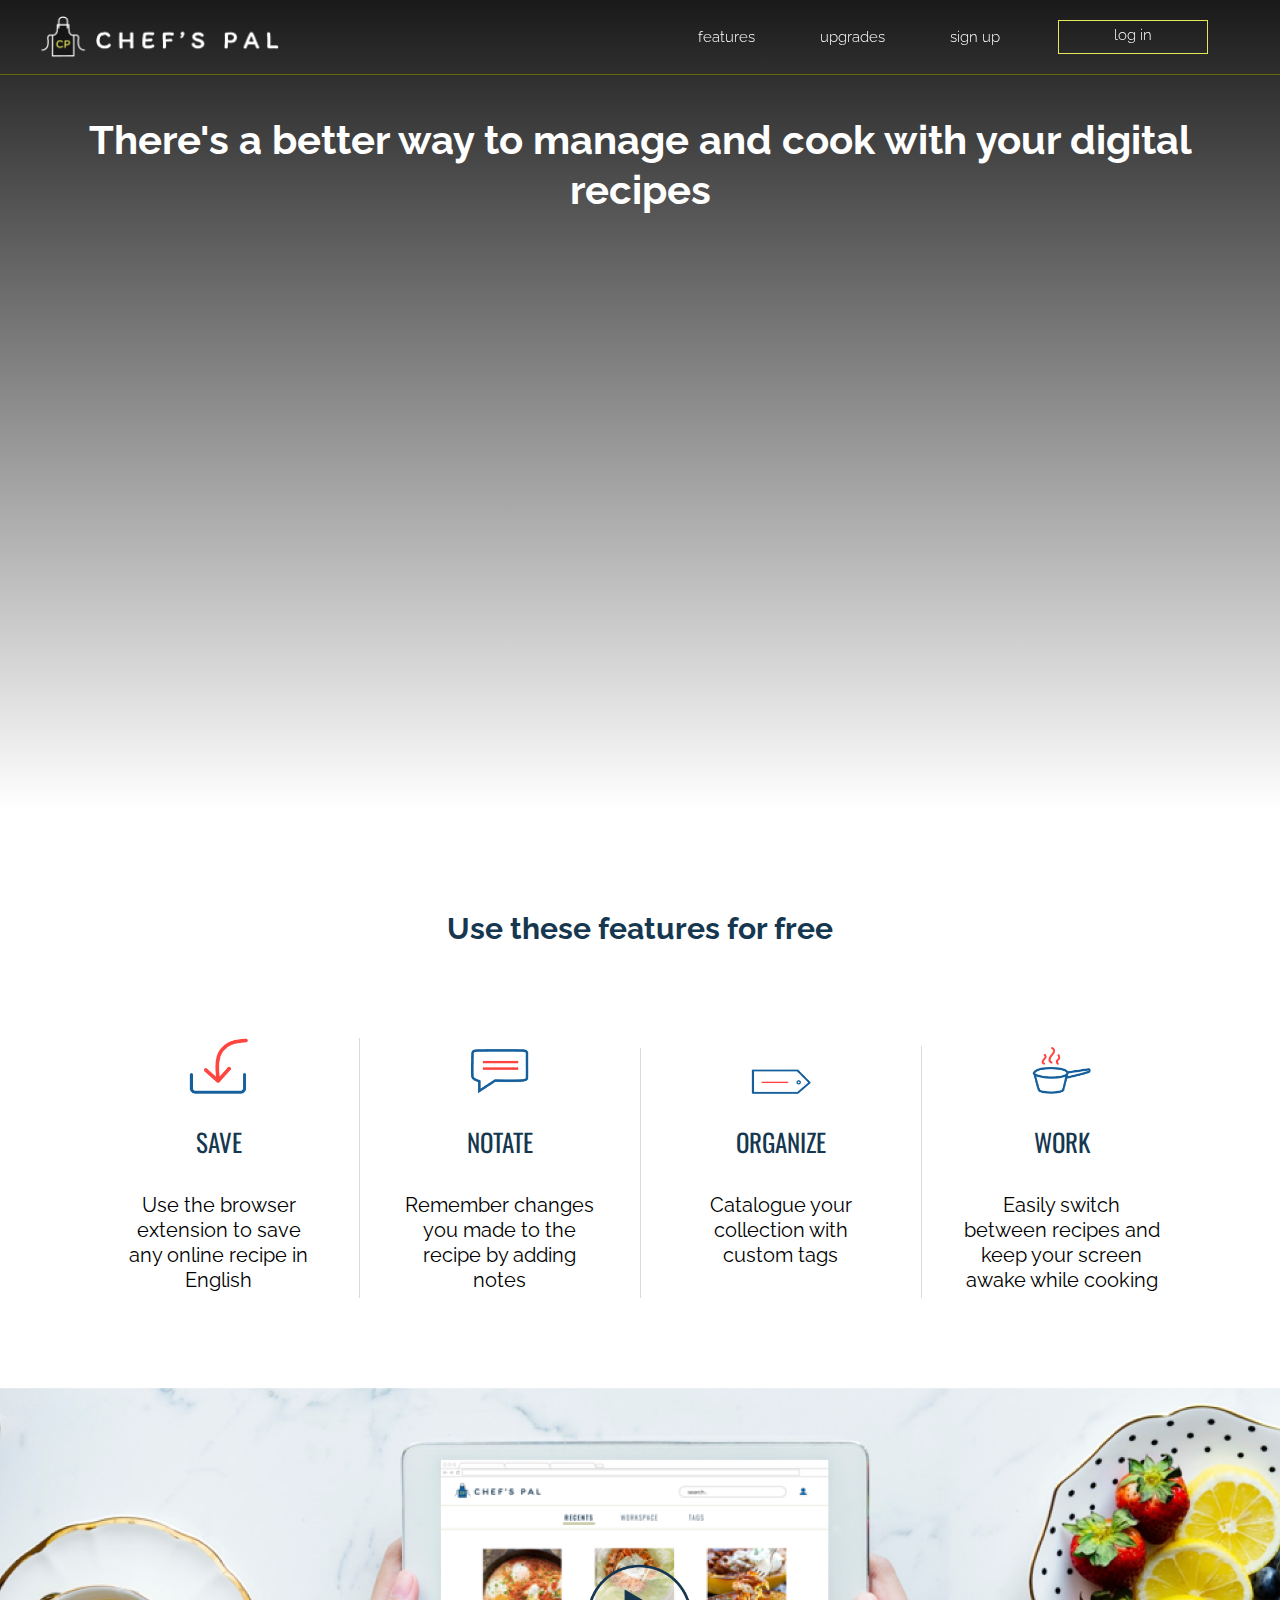
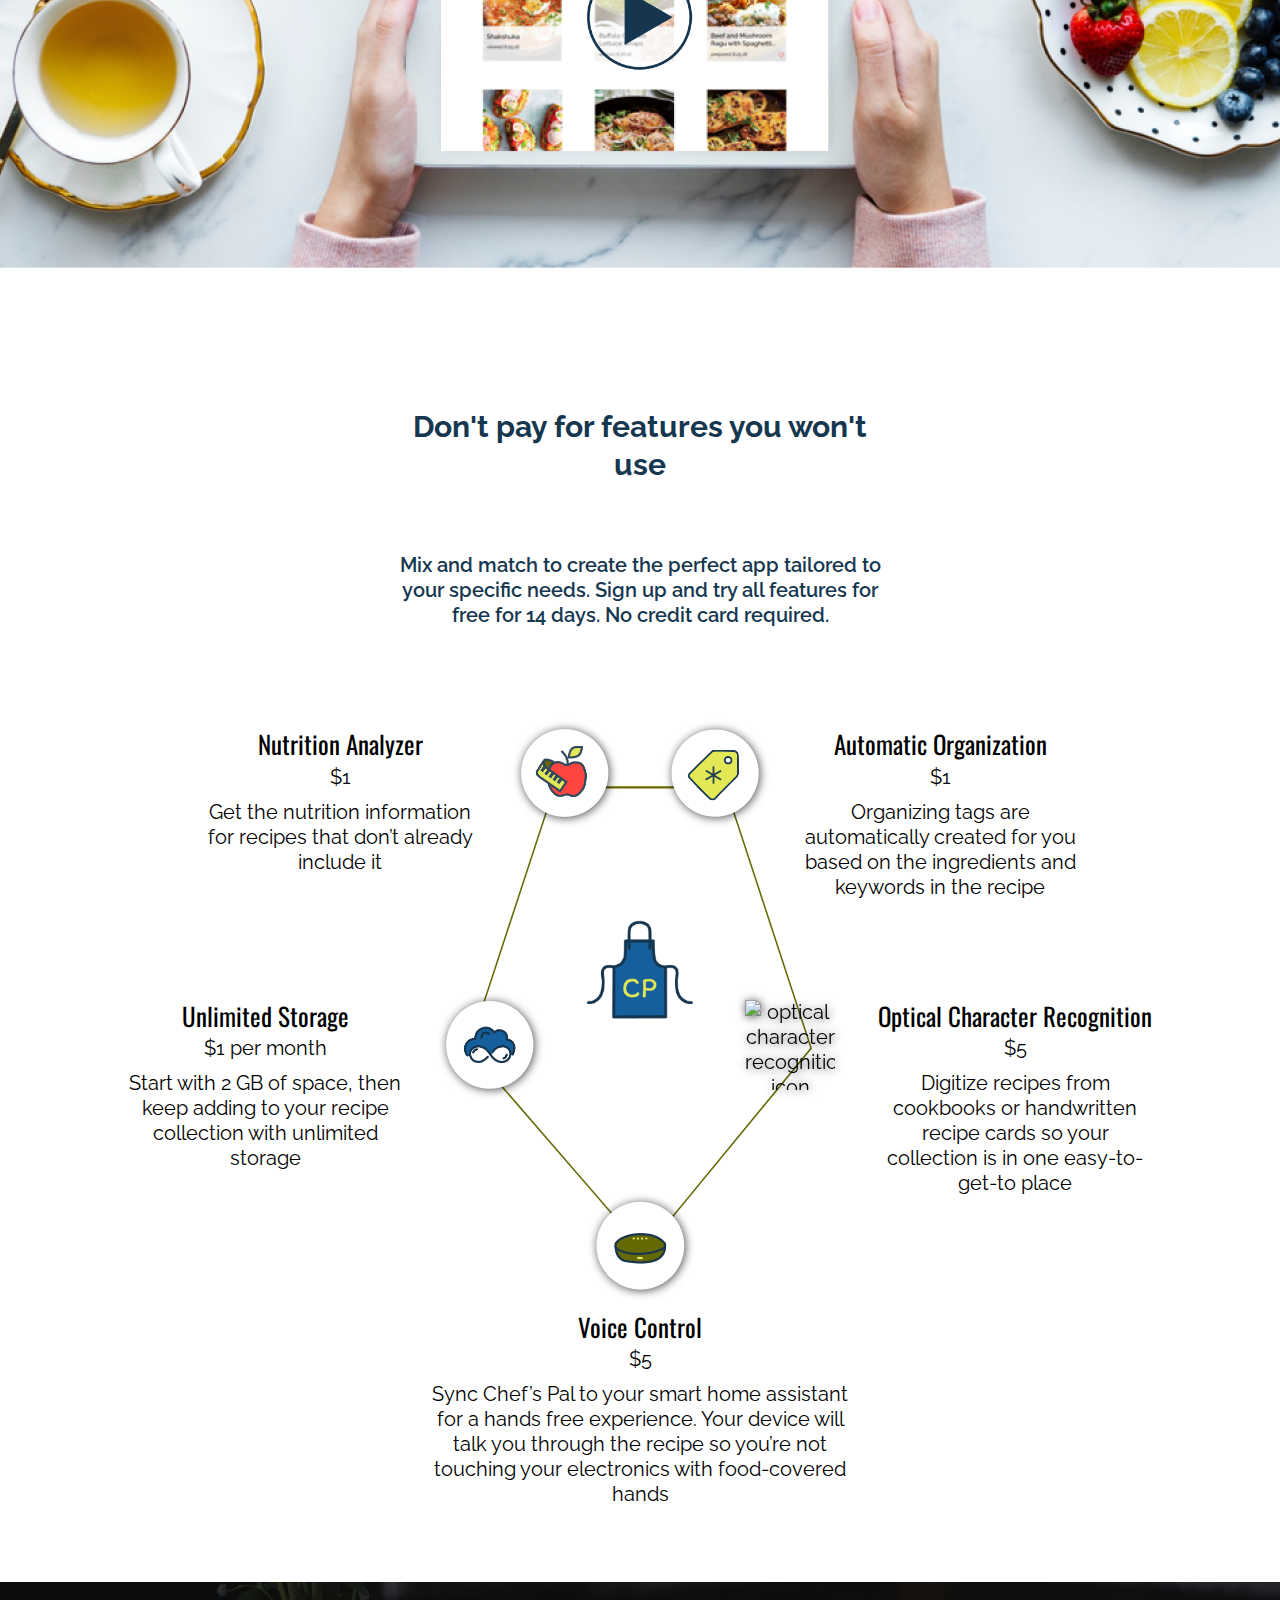
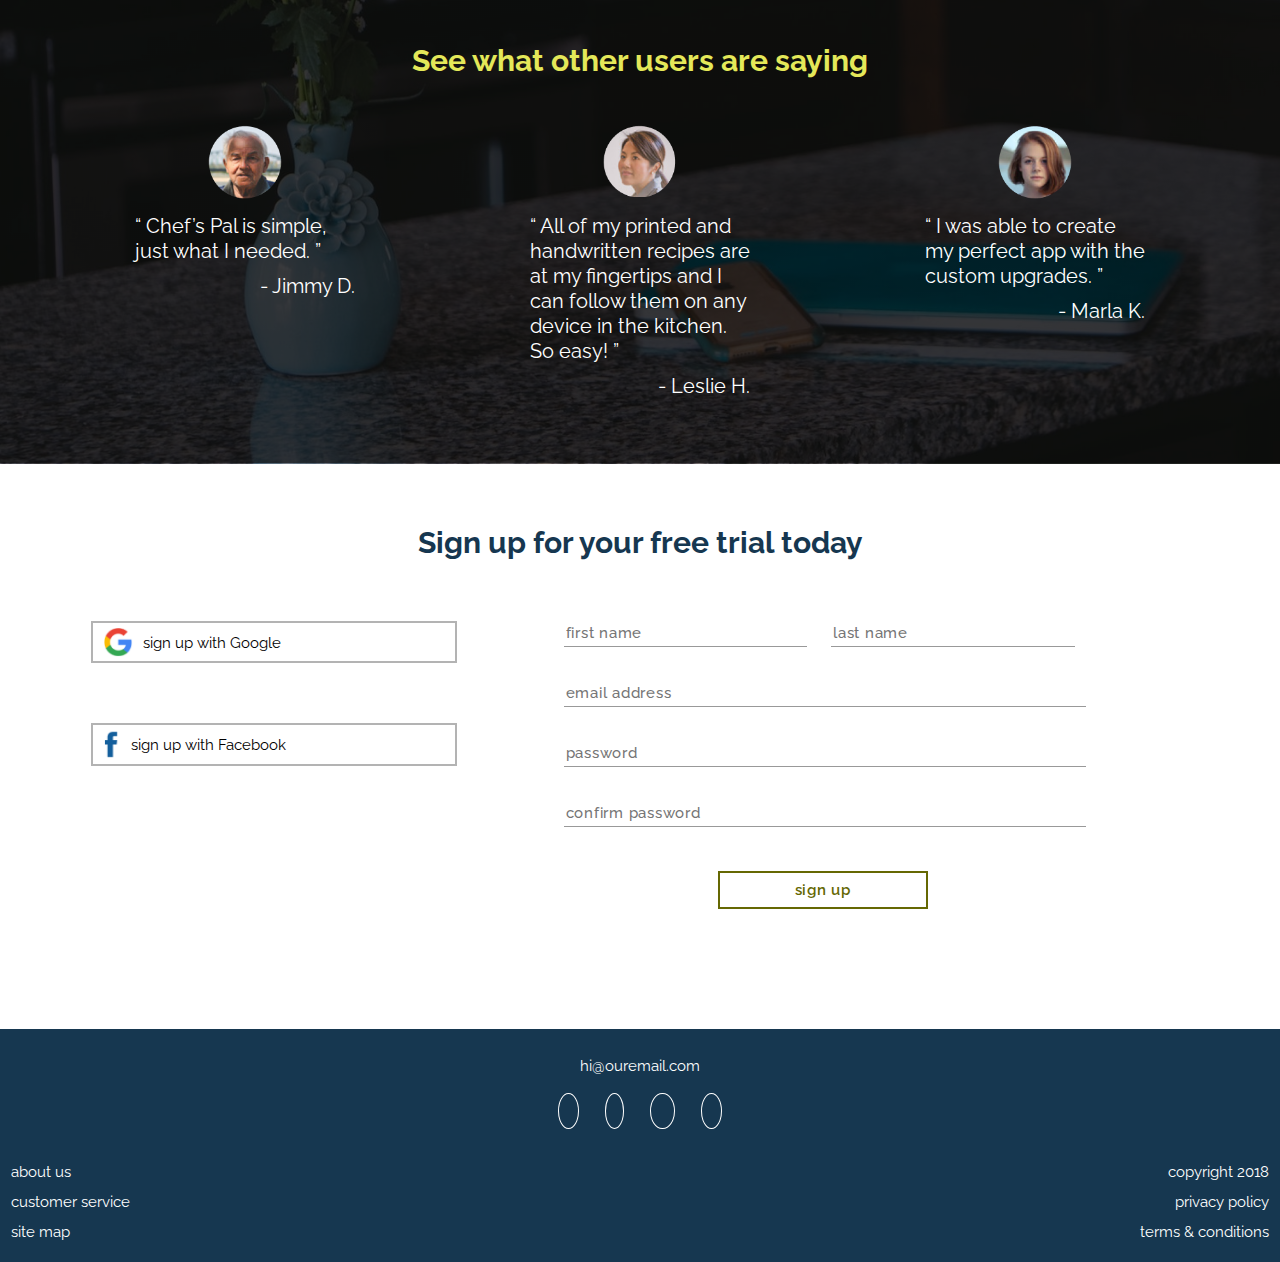
==== commit f4b667d4: "tweaks to spacing and responsiveness" ====
--- a/index.html
+++ b/index.html
@@ -15,8 +15,6 @@
 
     <!-- Google Fonts -->
     <link rel="stylesheet" href="https://fonts.googleapis.com/css?family=Raleway:300,400,500,600,700|Oswald:medium">
-
-
   </head>
 
   <body>
@@ -48,44 +46,50 @@
 
     <main>
 <!-- Free Features -->
-      <a name="features"/>
+      <a name="features"></a>
       <section>
         <article>
           <h2>Use these features for free</h2>
             <div class="features">
-              <div class="free">
+              <div class="save">
                 <img src="images/save.png" class="free" alt="save icon">
                 <h3>Save</h3>
                 <p>Use the browser extension to save any online recipe in English</p>
-              </div>
-
-              <div class="free">
+                <div class="border-s"></div>
+              </div>
+
+              <div class="border-1"></div>
+
+              <div class="notate">
                 <img src="images/notate.png" class="free" alt="notate icon">
                 <h3>Notate</h3>
                 <p>Remember changes you made to the recipe by adding notes</p>
-              </div>
-
-              <div class="free">
-                <img src="images/organize.png" class="work" alt="organize icon">
+                <div class="border-n"></div>
+              </div>
+
+              <div class="organize">
+                <img src="images/organize.png" class="free" alt="organize icon">
                 <h3>Organize</h3>
                 <p>Catalogue your collection with custom tags</p>
-              </div>
+                <div class="border-o"></div>
+              </div>
+
+              <div class="border-1"></div>
 
               <div class="work">
-                <img src="images/work.png" class="work" alt="work icon">
+                <img src="images/work.png" class="free" alt="work icon">
                 <h3>Work</h3>
                 <p>Easily switch between recipes and keep your screen awake while cooking</p>
               </div>
             </div>
         </article>
 
-        <article>
-          <img src="images/video.png" class="video">
+        <article class="video">
         </article>
       </section>
 
 <!-- Upgrades -->
-      <a name="upgrades"/>
+      <a name="upgrades"></a>
       <section class="upgrades">
         <h2 class="upgrades">Don't pay for features you won't use</h2>
         <h4 class="upgrades">
@@ -173,7 +177,7 @@
       </section>
 
 <!-- Sign up -->
-      <a name="signup"/>
+      <a name="signup"></a>
       <section class="signup">
         <h2 class="signup">Sign up for your free trial today</h2>
         <div class="signup">
--- a/styles/main.css
+++ b/styles/main.css
@@ -9,7 +9,8 @@
   background: linear-gradient(180deg, hsla(0, 0%, 0%, 0.9), hsla(255, 100%, 100%, 0)),
   url(../images/mobile-hero.png);
   background-size: cover;
-  height: 90vh;
+  background-position: bottom;
+  height: 80vh;
 }
 
 #topbar {
@@ -24,8 +25,6 @@
 
 .scrolled {
   background-color: hsla(0, 0%, 0%, 0.95);
-  position: fixed;
-  width: 100%;
 }
 
 ul {
@@ -119,7 +118,7 @@
   color: hsla(255, 100%, 100%, 1.0);
   font-size: 2em;
   font-weight: bold;
-  padding-top: 35%;
+  padding-top: 30%;
   padding-left: .5em;
   padding-right: .5em;
 }
@@ -137,21 +136,17 @@
 }
 
 /* features */
-div.free {
-  border-bottom: hsla(0, 0%, 85%, 1.0) solid .1em;
-  padding: 3em 0;
-  margin: 0 3em;
+.features {
+  margin: 2.5em 1em;
+}
+
+div.save, div.notate, div.organize, div.work {
+  margin: auto;
   text-align: center;
+  width: 15em;
 }
 
 img.free {
-  display: block;
-  height: auto;
-  margin: 0 auto;
-  width: 2.5em;
-}
-
-img.work {
   display: block;
   height: auto;
   margin: 0 auto;
@@ -170,14 +165,24 @@
   padding: .25em 0;
 }
 
-div.work {
-  padding: 3em 0;
-  margin: 0 3em;
-  text-align: center;
-}
-
-img.video {
-  margin: 0 auto;
+.border-s, .border-n, .border-o {
+  border-bottom: hsla(0, 0%, 85%, 1.0) solid .1em;
+  box-sizing: border-box;
+  height: .01em;
+  margin: 3em auto;
+  width: 14em;
+}
+
+div.border-1 {
+  display: none;
+}
+
+article.video {
+  box-sizing: border-box;
+  background: url(../images/video.png);
+  background-size: cover;
+  background-position: 50% 40%;
+  height: 15rem;
   width: 100%;
 }
 
@@ -226,18 +231,22 @@
 section.testimonials {
   background: linear-gradient(180deg, hsla(0, 0%, 0%, 0.75), hsla(0, 0%, 0%, 0.75)),
   url(../images/testimonials.jpeg);
+  background-size: cover;
+  background-position: 40% 100%;
   padding: 3em 0 1em 0;
 }
 
 h2.testimonials {
   color: hsla(62, 76%, 63%, 1.0);
-  padding-bottom: 1em;
+  padding-bottom: 1.5em;
 }
 
 div.testimonials {
+  box-sizing: border-box;
   color: hsla(255, 100%, 100%, 1.0);
-  margin: 2em;
-  padding: 1em 0;
+  padding: 1.5em 2em;
+  margin: auto;
+  width: 20em;
 }
 
 img.testimonials {
@@ -257,7 +266,7 @@
   display: grid;
   grid-template-columns: repeat(8, 1fr);
   grid-column-gap: 16px;
-  grid-template-rows: auto auto;
+  grid-template-rows: auto 3em auto;
   margin: 2em .75em;
 }
 
@@ -310,12 +319,12 @@
 }
 
 .first-name {
-  width: 46%;
+  width: 46.25%;
   margin-right: 1.25em;
 }
 
 .last-name {
-  width: 46%;
+  width: 46.25%;
 }
 
 .email, .password {
@@ -406,6 +415,89 @@
   grid-row-start: 5;
 }
 
+@media screen and (min-width: 475px) {
+  header {
+    background-position: 0 80%;
+    height: 70vh;
+  }
+
+  h1 {
+    padding: 20% 2em 0 2em;
+    text-align: center;
+  }
+}
+
+
+@media screen and (min-width: 575px) {
+  /* features */
+  .features {
+    display: grid;
+    grid-template-columns:
+      1fr auto 1fr;
+    grid-template-rows: auto auto;
+    margin-left: 3em;
+    margin-right: 3em;
+  }
+
+  div.save, div.notate, div.organize, div.work {
+    margin: 0 auto;
+    width: 10em;
+  }
+
+  div.border-s, div.border-n {
+    width: 10em;
+  }
+
+  div.border-o {
+    display: none;
+  }
+
+  div.border-1 {
+    border-left: hsla(0, 0%, 85%, 1.0) solid .1em;
+    display: block;
+    grid-column-start: 2;
+    height: 12em;
+    width: .01em;
+    margin: 2em auto;
+  }
+
+  article.video {
+    transform: scale(1);
+    height: 17em;
+    margin-top: 2em;
+  }
+
+  /* upgrades */
+  section.upgrades {
+    margin: auto;
+    width: 75%;
+  }
+
+  /* testimonials */
+  section.testimonials {
+    padding: 3em 0;
+  }
+
+  article.testimonials {
+    display: flex;
+    flex-direction: row;
+    justify-content: space-evenly;
+    margin: 0;
+  }
+
+  div.testimonials {
+    padding: 0 2em;
+    margin: 0;
+    width: 15em;
+  }
+
+  /* sign up */
+  section.signup {
+    width: 65%;
+    margin: auto;
+  }
+}
+
 @media screen and (min-width: 991px) {
   body {
     font-size: 20px;
@@ -414,9 +506,10 @@
   header {
     background: linear-gradient(180deg, hsla(0, 0%, 0%, 0.9), hsla(255, 100%, 100%, 0)),
     url(../images/desktop-hero.png);
-    height: 120vh;
-    text-align: center;
-  }
+    background-size: cover;
+    background-position: 60% 0%;
+    height: 90vh;
+    }
 
   #topbar {
     padding: .5em;
@@ -429,6 +522,7 @@
   .logo-desktop {
     display: block;
     height: auto;
+    padding-left: 1.5em;
     width: 12em;
   }
 
@@ -473,36 +567,46 @@
     align-items: baseline;
     display: flex;
     flex-direction: row;
+    flex-wrap: nowrap;
     justify-content: center;
   }
 
-  div.free, .work {
+  div.save, div.organize, div.notate, div.work {
     margin: 2em 0;
-    padding: 0 3em;
+    padding: 0 2em;
     width: 10em;
   }
 
-  div.free {
+  div.save, div.notate {
     border-bottom: 0;
     border-right: hsla(0, 0%, 85%, 1.0) solid .05em;
   }
 
-  img.free {
-    width: 1.75em;
-  }
-
-  img.work {
-    width: 2.25em;
-  }
-
+  div.organize {
+    border: 0;
+  }
+
+  div.work {
+    border-left: hsla(0, 0%, 85%, 1.0) solid .05em;;
+  }
+
+  div.border-s, div.border-n, div.border-o, div.border-1 {
+    display: none;
+  }
+
+  article.video {
+    height: 24em;
+  }
+
+/* upgrades */
   section.upgrades {
     display: grid;
     grid-template-columns: repeat(16, 1fr);
     grid-column-gap: 20px;
     grid-template-rows: auto auto auto;
-    margin-left: 50px;
-    margin-right: 50px;
-    padding-top: 0;
+    box-sizing: border-box;
+    padding: 2em 50px 0;
+    width: 100%;
   }
 
   h2.upgrades {
@@ -616,28 +720,13 @@
     position: relative;
   }
 
-  section.testimonials {
-    padding: 3em 0 0;
-  }
-
-  article.testimonials {
-    display: flex;
-    flex-direction: row;
-    justify-content: center;
-    margin: 0;
-  }
-
-  div.testimonials {
-    padding: 0 2em;
-    width: 15em;
-  }
-
+  /* signup */
   section.signup {
+    box-sizing: border-box;
     display: grid;
     grid-template-columns: repeat(14, 1fr);
-    grid-template-rows: auto 3em auto 3em;
-    margin-left: 50px;
-    margin-right: 50px;
+    grid-template-rows: auto 3em 5em auto 3em;
+    width: 100%;
   }
 
   h2.signup {
@@ -646,7 +735,7 @@
   }
 
   div.signup {
-    grid-column: 3 / 6;
+    grid-column: 2 / 6;
     grid-row-start: 3;
     margin: 0;
   }
@@ -654,12 +743,11 @@
   .google {
     grid-column: 1 / -1;
     grid-row-start: 1;
-    height: 2.15em;
   }
 
   .fb {
     grid-column: 1 / -1;
-    grid-row-start: 2;
+    grid-row-start: 3 ;
     height: 2.15em;
   }
 
@@ -668,14 +756,6 @@
     grid-row: 2 / 5;
   }
 
-  .first-name {
-    width: 47.25%;
-  }
-
-  .last-name {
-    width: 47.25%;
-  }
-
   .submit-btn {
     border-width: .15em;
   }
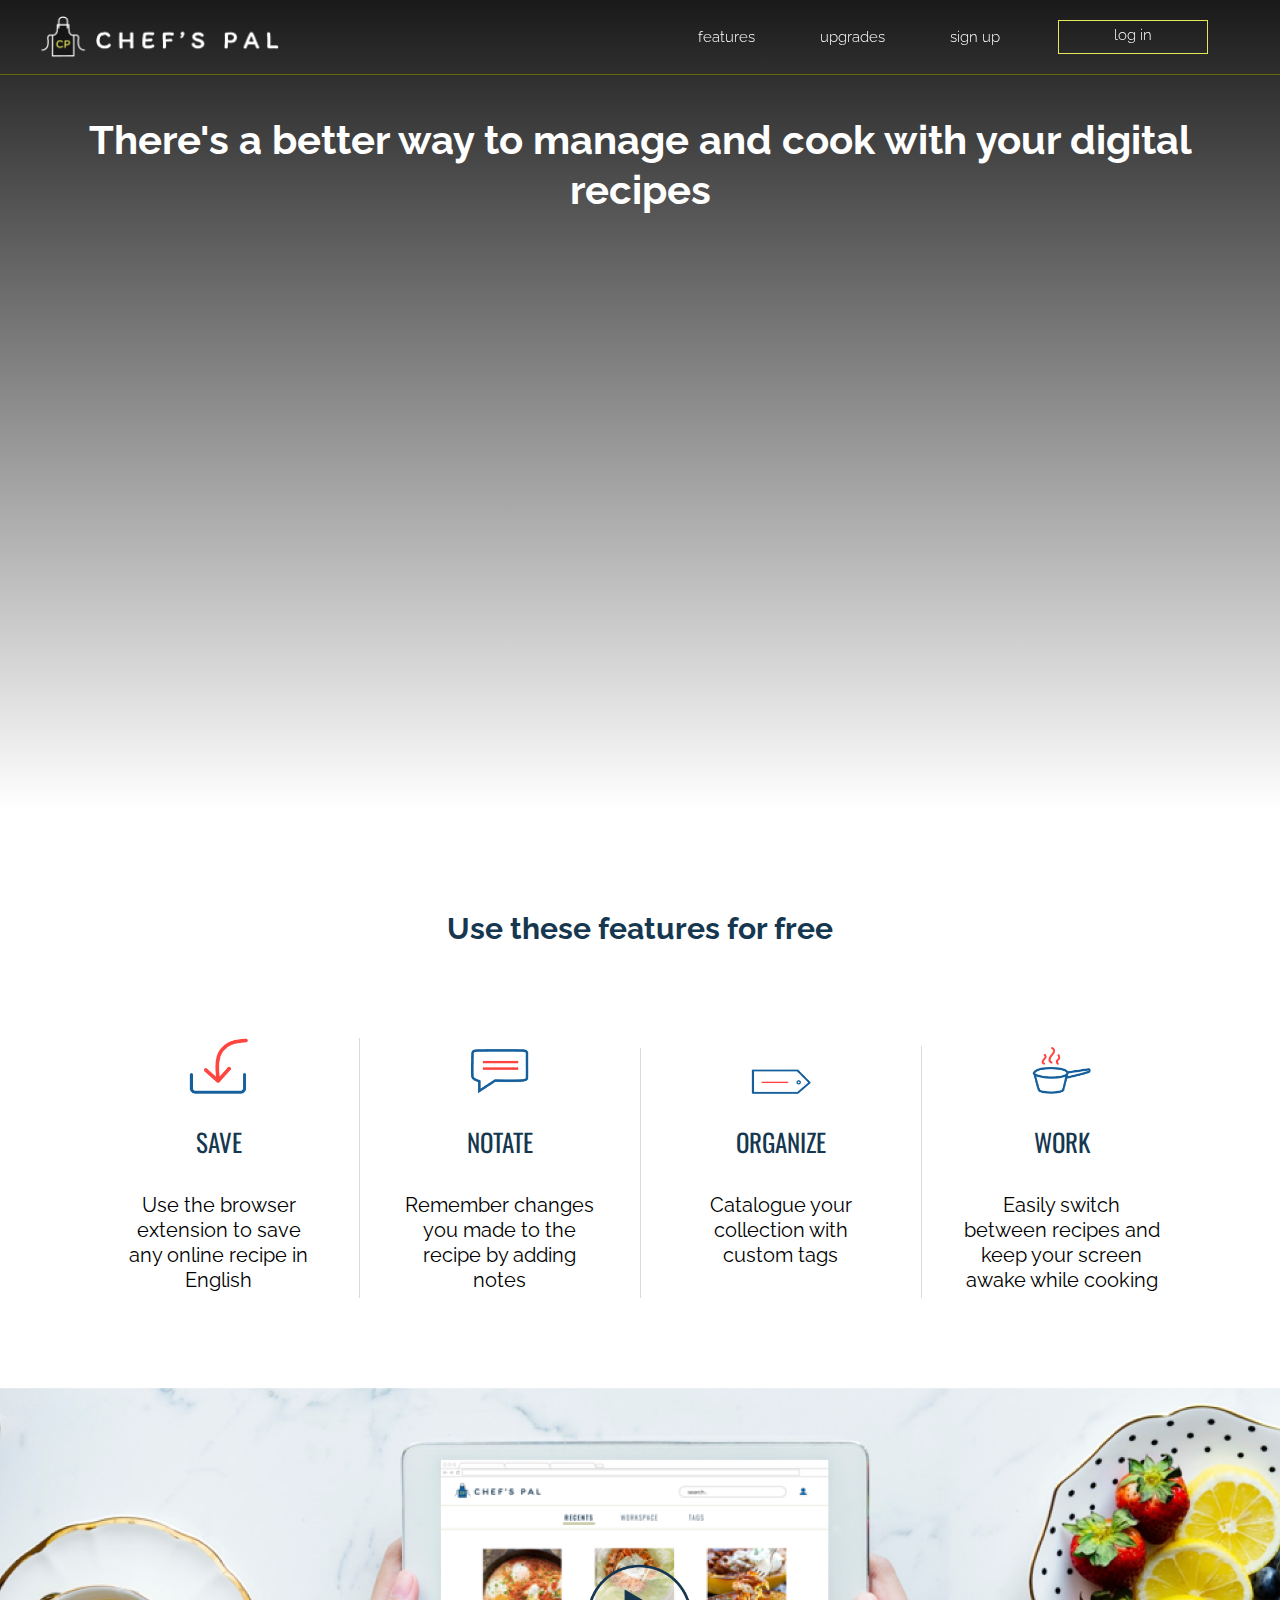
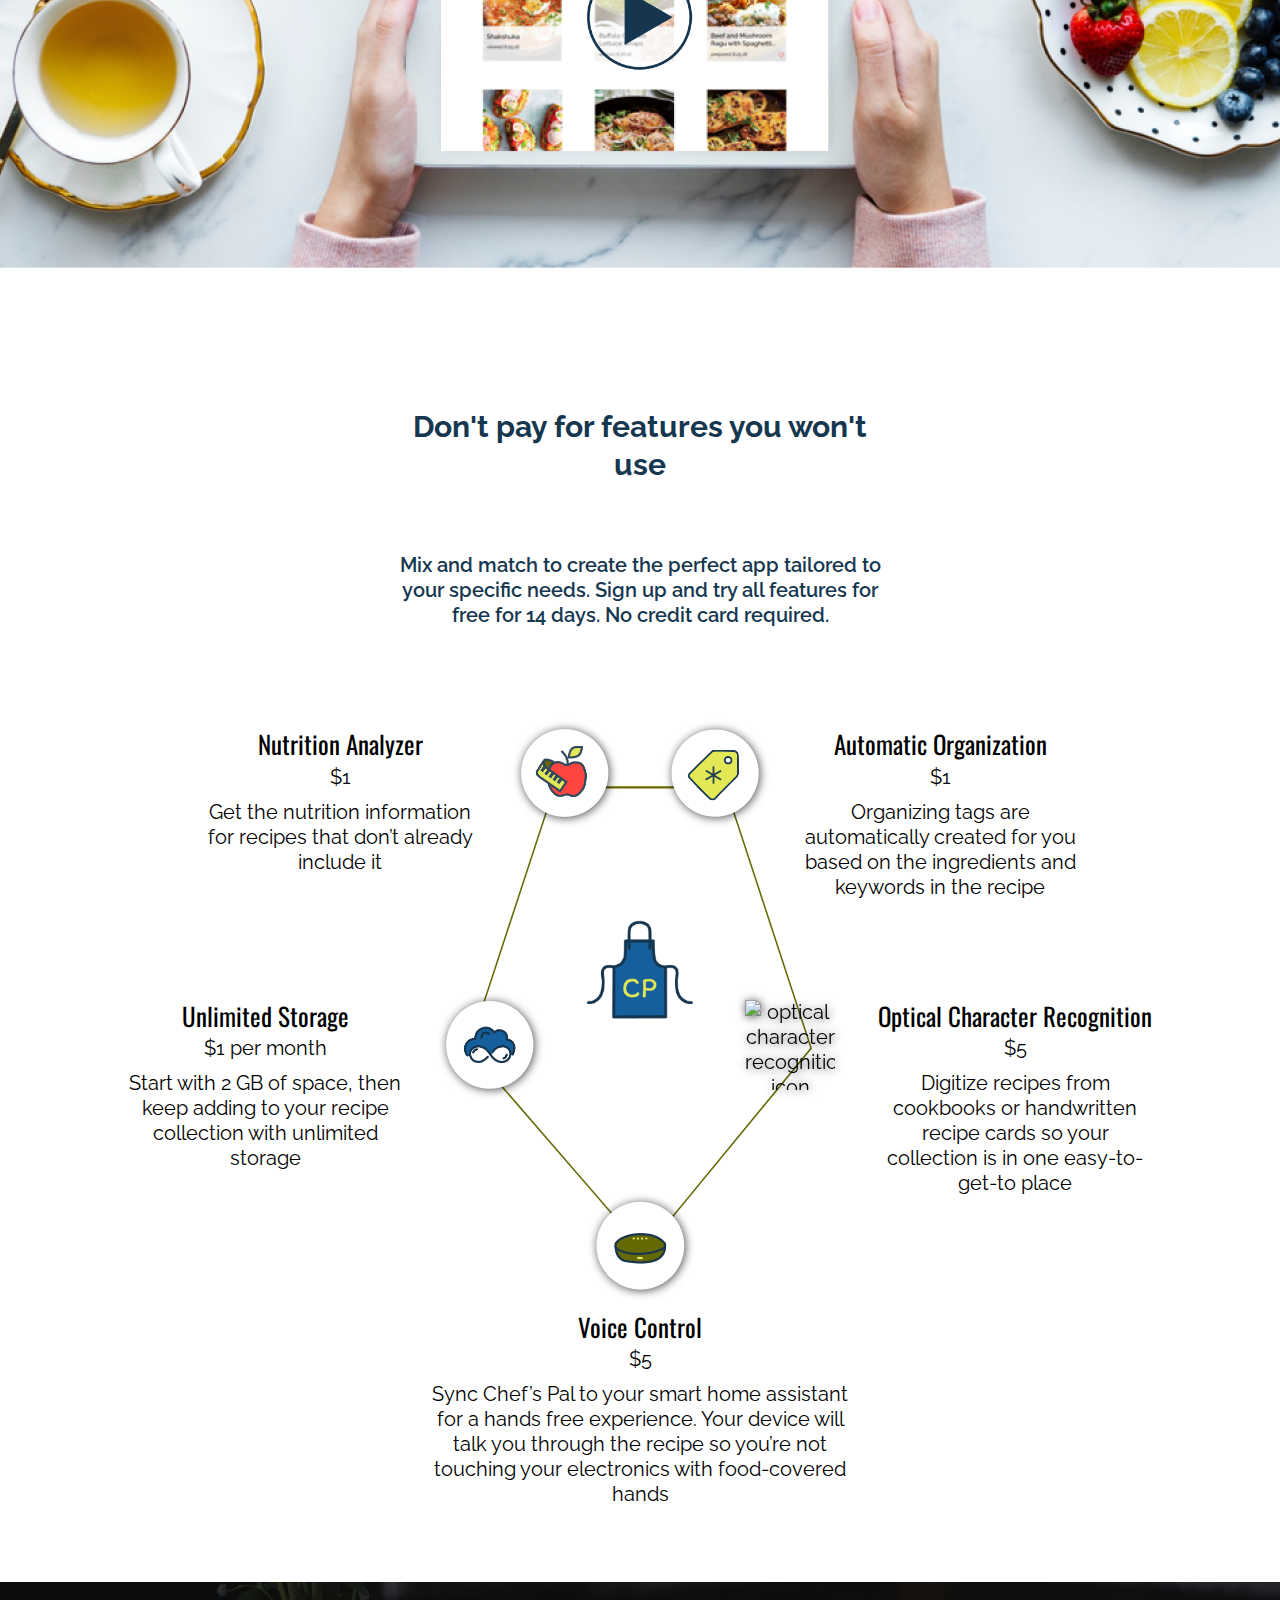
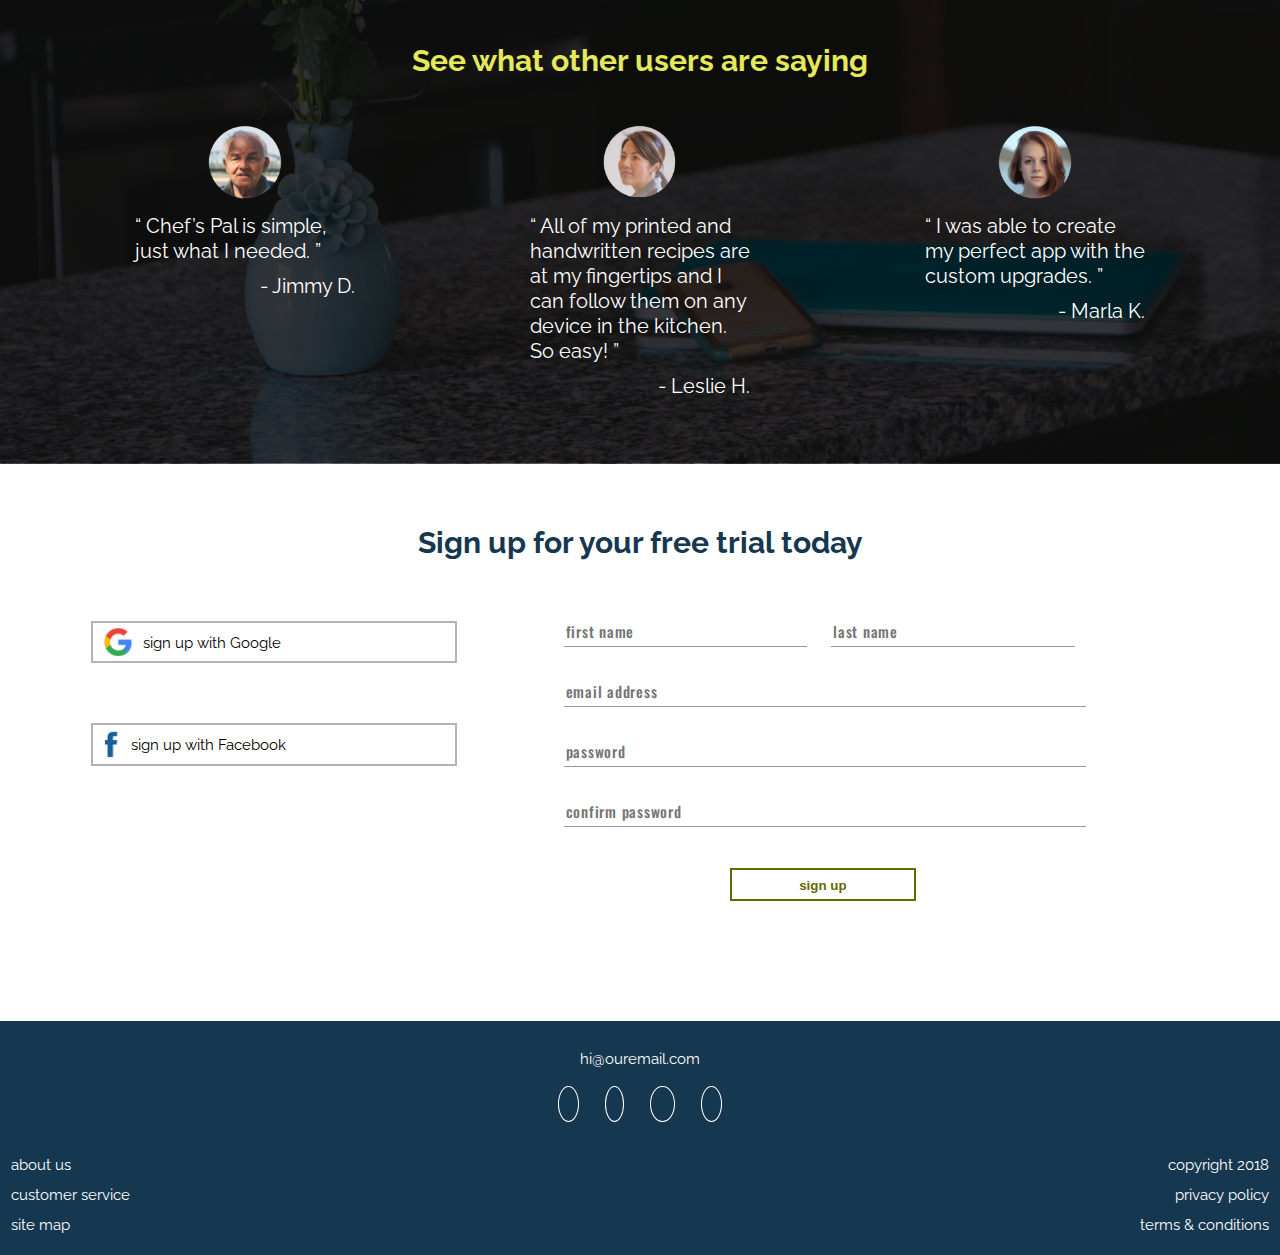
==== commit 73d49ba8: "mobile login modual" ====
--- a/index.html
+++ b/index.html
@@ -14,7 +14,7 @@
     <link rel="stylesheet" href="https://use.fontawesome.com/releases/v5.0.10/css/all.css" integrity="sha384-+d0P83n9kaQMCwj8F4RJB66tzIwOKmrdb46+porD/OvrJ+37WqIM7UoBtwHO6Nlg" crossorigin="anonymous">
 
     <!-- Google Fonts -->
-    <link rel="stylesheet" href="https://fonts.googleapis.com/css?family=Raleway:300,400,500,600,700|Oswald:medium">
+    <link rel="stylesheet" href="https://fonts.googleapis.com/css?family=Raleway:300,400,500,600,700|Oswald:regular,medium">
   </head>
 
   <body>
@@ -37,11 +37,31 @@
               <a href="#upgrades"> upgrades</a>
               <a href="#signup">sign up</a>
           </li>
-          <li class="login-button">log in</li>
+          <li id="login" class="login-button">log in</li>
         </ul>
       </nav>
 
+      <!-- login modal -->
+            <div id="login-modal" class="login">
+              <div class="login-background">
+                <div class="blue-back">
+                </div>
+                <div id="close" class="close">&times;</div>
+                <h3 class="modal-heading">Log In</h3>
+                <div class="login-content">
+                  <img src="images/apron.png" alt="Chef's Pal Apron Logomark" class="login-apron">
+                  <form action="/login" method="POST" class="login">
+                    <input type="email" name="email" placeholder="email address" class="login-email"/>
+                    <input type="password" name="password" placeholder="password"/ class="login-password">
+                    <input type="submit" name="submit" value="log in"class="login-btn"/>
+                  </form>
+                  <p class="forgot">forgot password?</p>
+                </div>
+              </div>
+            </div>
+
       <h1>There's a better way to manage and cook with your digital recipes</h1>
+
     </header>
 
     <main>
@@ -247,14 +267,36 @@
           }
         }
       }, 100);
-
-      //hamburger menu
+    </script>
+
+    <!-- hamburger menu -->
+    <script>
       function hamburger() {
         document.getElementById('myHam').classList.toggle('ham-show');
         //animation
         document.getElementById('change-ham').classList.toggle('change');
       };
-
+    </script>
+
+    <!-- login modal -->
+    <script>
+      var login = document.getElementById('login-modal');
+      var btn = document.getElementById('login');
+      var close = document.getElementById('close');
+
+      btn.onclick = function()  {
+        login.style.display = 'block';
+      }
+
+      close.onclick = function() {
+        login.style.display = 'none';
+      }
+
+      window.onclick = function(event) {
+        if (event.target === login) {
+          login.style.display = 'none';
+        }
+      }
     </script>
 
   </body>
--- a/styles/main.css
+++ b/styles/main.css
@@ -113,6 +113,97 @@
   text-align: center;
 }
 
+/* login modal */
+div.login {
+  display: none;
+  position: fixed;
+  z-index: 500;
+  left: 0;
+  right: 0;
+  width: 100%;
+  height: 100%;
+  overflow: auto;
+  background-color: hsla(0, 0%, 0%, 0.8);
+}
+
+.login-background {
+  display: grid;
+  grid-template-columns: repeat(7, 1fr);
+  grid-template-rows:
+    3em auto auto auto 3em;
+  width: 90%;
+  margin: 10% auto;
+}
+
+.blue-back {
+  background-color: hsla(206, 56%, 20%, 1.0);
+  grid-column: 2 /7;
+  grid-row: 1 / 6;
+}
+
+h3.modal-heading {
+  color: hsla(255, 100%, 100%, 1.0);
+  font-weight: regular;
+  grid-column: 3 / 6;
+  grid-row-start: 2;
+  letter-spacing: .1em;
+  margin: 0 auto;
+  padding: .5em 0 1em;
+}
+
+.login-content {
+  background-color: hsla(255, 100%, 100%, 1.0);
+  background-size: cover;
+  border: .2em solid hsla(206, 56%, 20%, 1.0);
+  grid-column: 1 / -1;
+  grid-row-start: 3;
+  padding: 2em;
+}
+
+.login-apron {
+  display: block;
+  margin: auto;
+  width: 45px;
+}
+
+.close {
+  color: hsla(255, 100%, 100%, 1.0);
+  cursor: pointer;
+  font-size: 2.5em;
+  grid-column-start: 6;
+  grid-row-start: 1;
+  padding-right: .5em;
+  text-align: right;
+}
+
+input.login-email, input.login-password {
+  display: block;
+  font-size: .75em;
+  margin: 3em auto;
+  padding-bottom: .5em;
+  width: 100%;
+}
+
+.login-btn {
+  background: none;
+  border: .2em solid hsla(62, 94%, 21%, 1.0);
+  color: hsla(62, 94%, 21%, 1.0);
+  cursor: pointer;
+  display: block;
+  font-weight: 600;
+  height: 2.5em;
+  margin: 2em auto 0 auto;
+  padding-top: .25em;
+  width: 14em;
+}
+
+p.forgot {
+  cursor: pointer;
+  font-size: .65em;
+  margin: 1em auto 0;
+  text-align: center;
+}
+
 /* body*/
 h1 {
   color: hsla(255, 100%, 100%, 1.0);
@@ -301,7 +392,7 @@
   padding: .2em .5em;
 }
 
-input {
+input.first-name, input.last-name, input.email, input.password {
   font-family: "Raleway", sans-serif;
   font-size: .75em;
   letter-spacing: .05em;
@@ -332,6 +423,7 @@
 }
 
 input::placeholder {
+  font-family: "oswald";
   font-weight: 500;
 }
 
@@ -751,7 +843,7 @@
     height: 2.15em;
   }
 
-  form {
+  form.sign-form {
     grid-column: 7 / 13;
     grid-row: 2 / 5;
   }
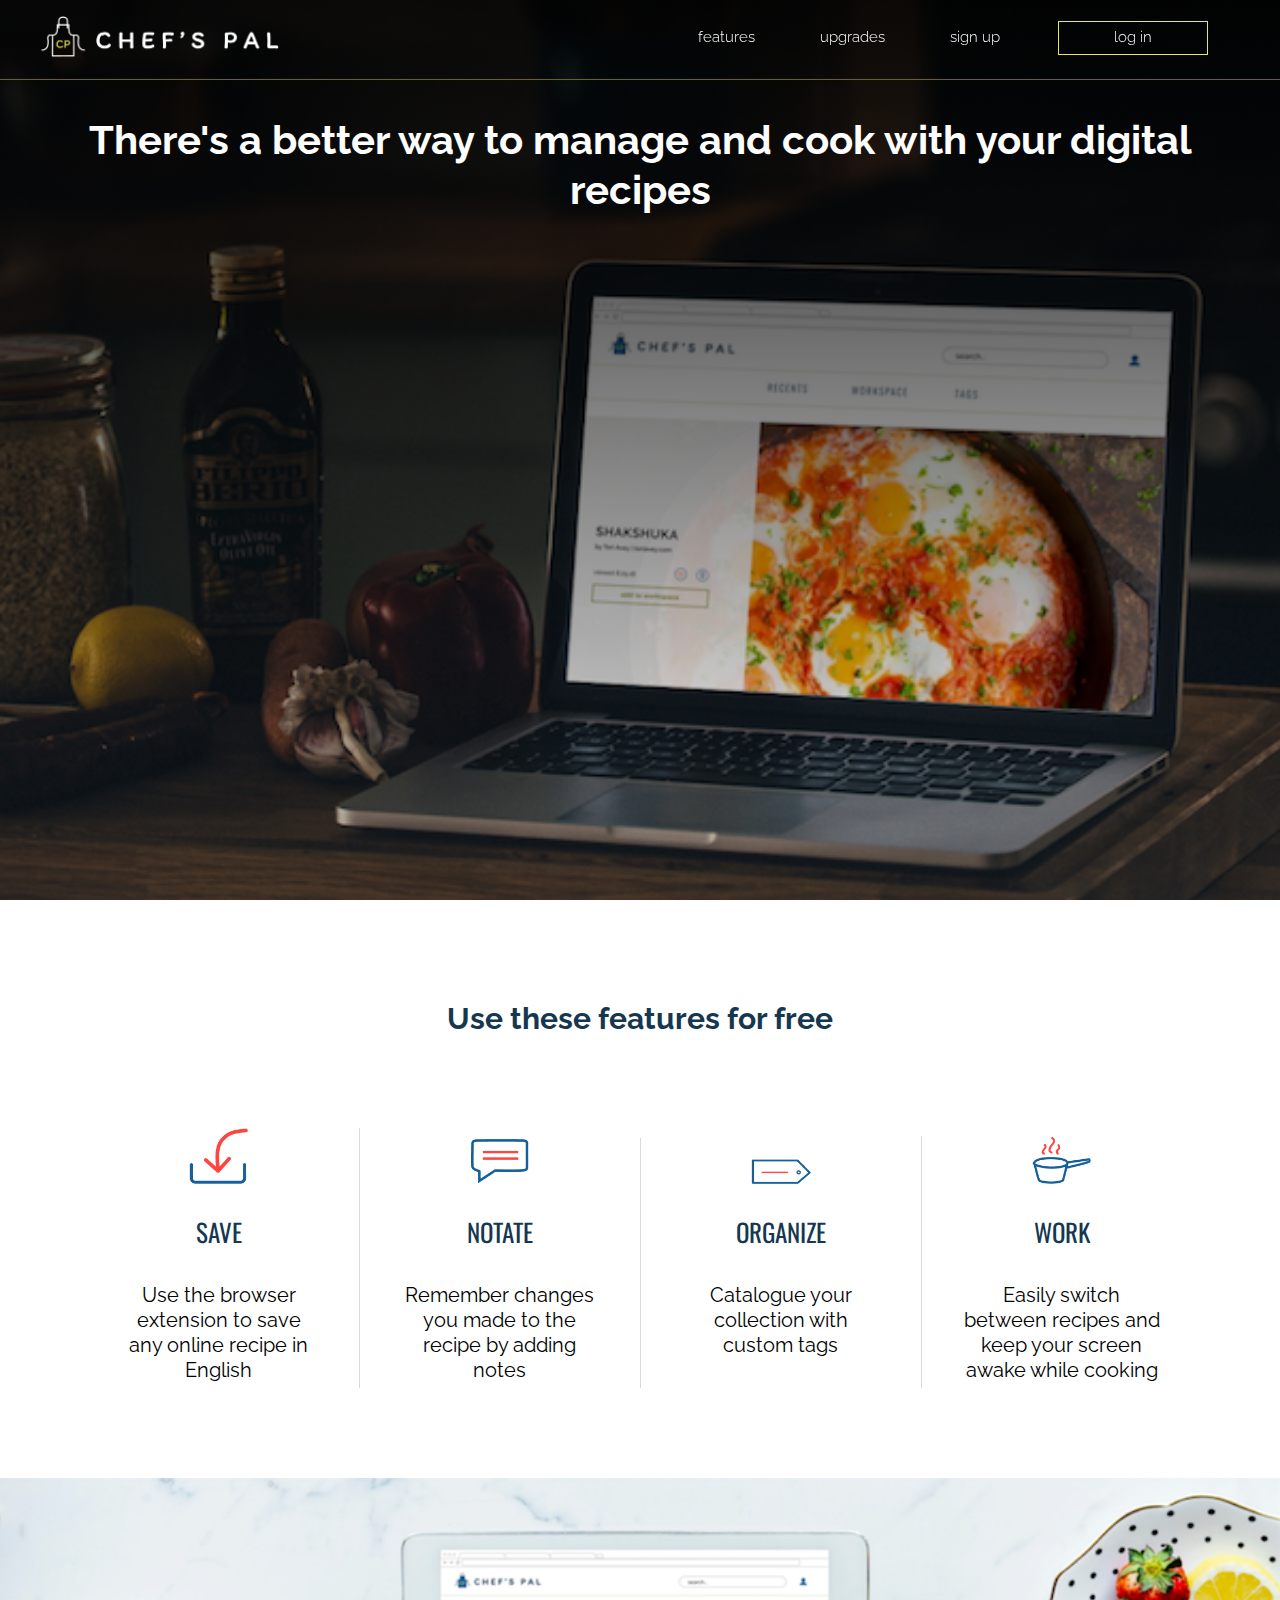
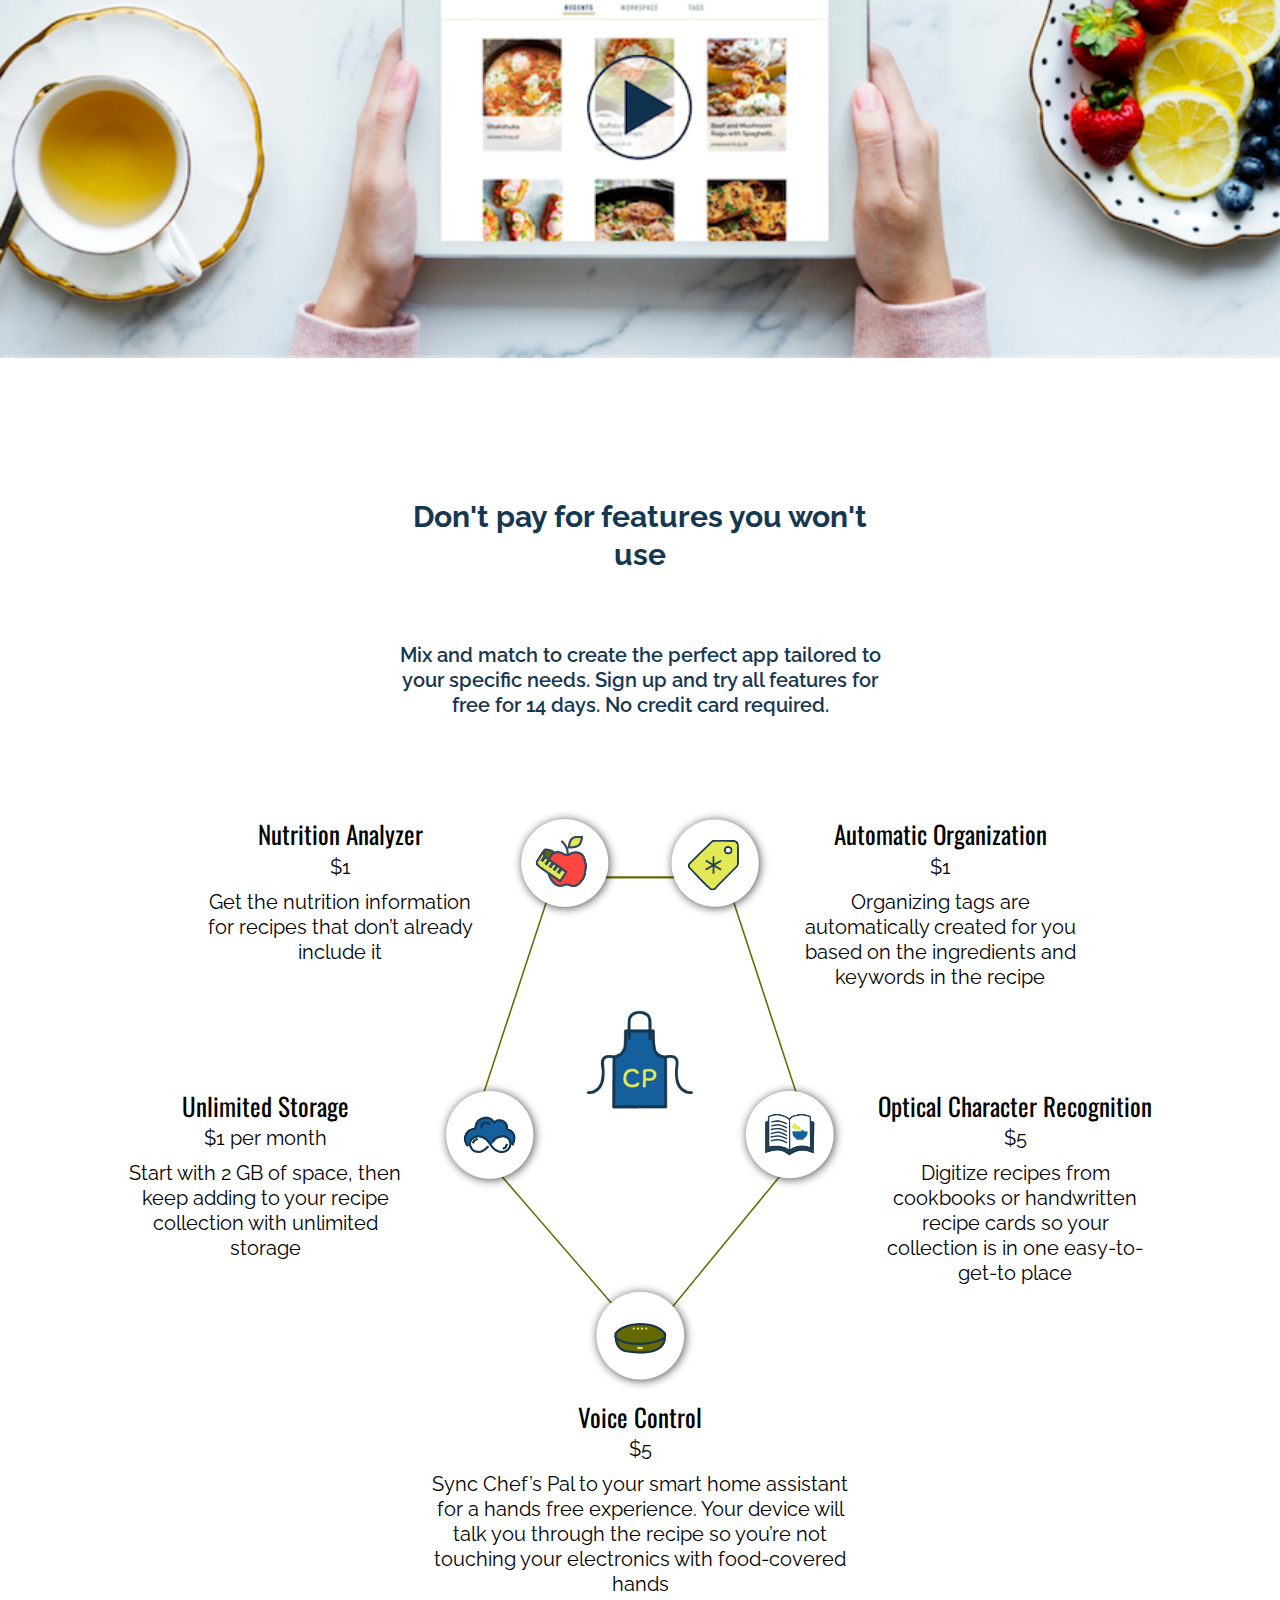
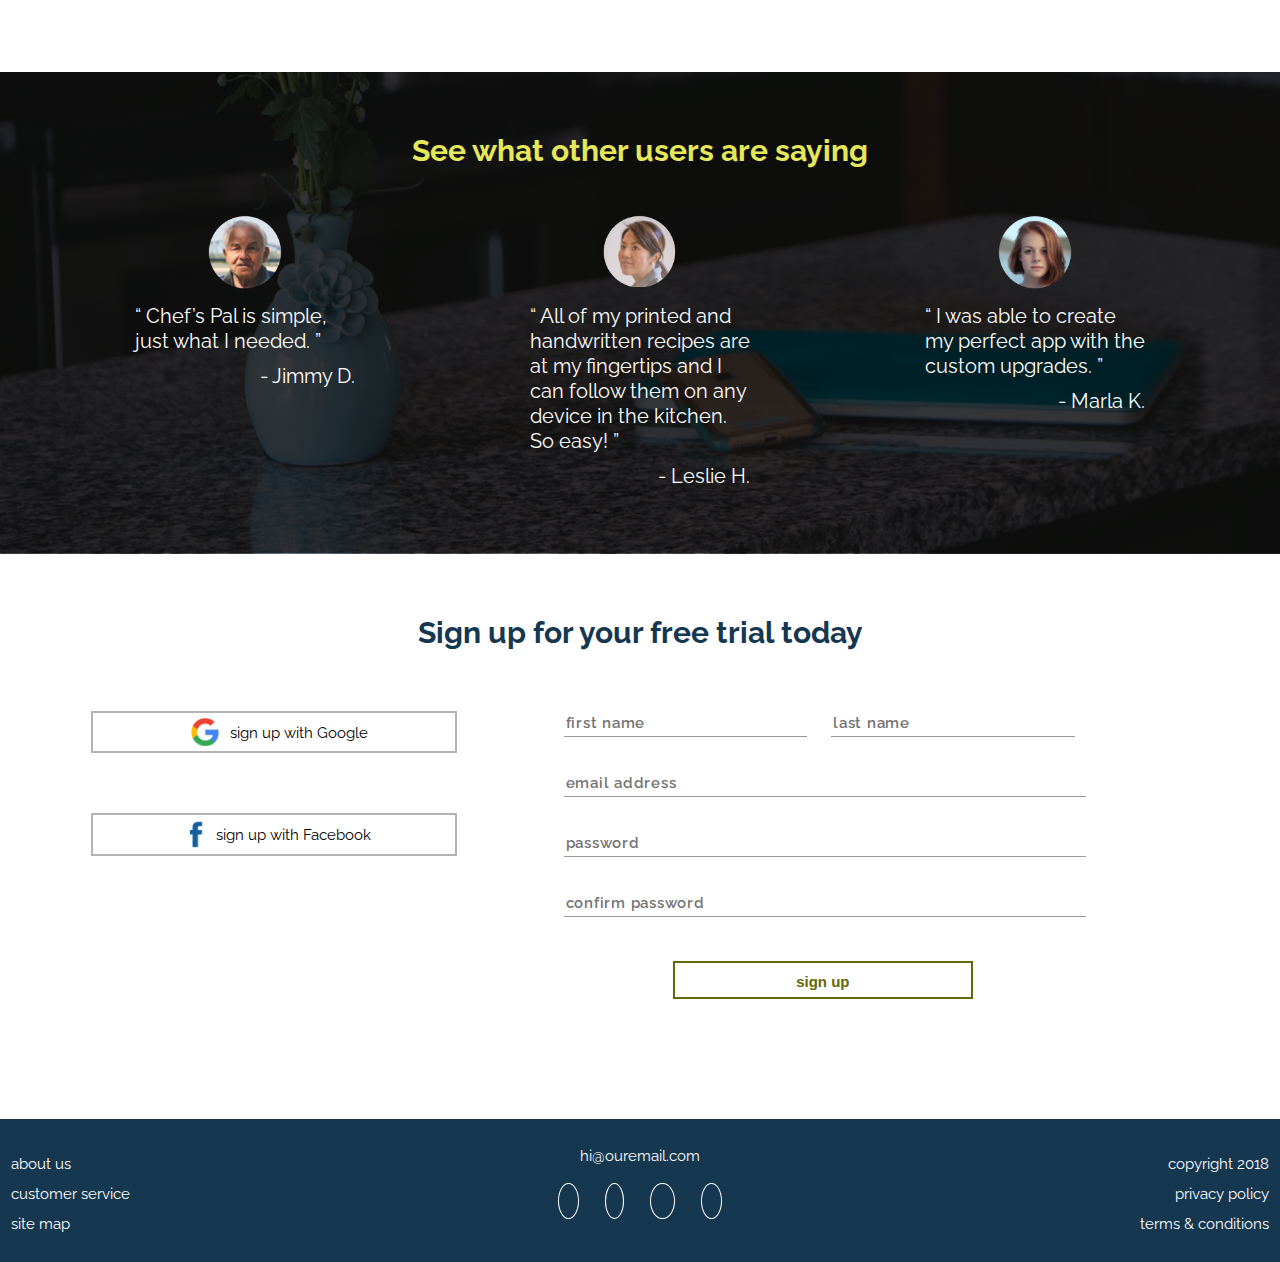
==== commit 5dabd4af: "add favicon and update links" ====
--- a/index.html
+++ b/index.html
@@ -1,8 +1,13 @@
 <!DOCTYPE html>
 <html>
   <head>
-    <title>Chef's Pal</title>
+    <title>Chef's Pal Rough Prototype | Nicole Evans Portfolio</title>
     <meta charset="utf-8" name="viewport" content="width=device-width, initial-scale=1">
+    <meta name="description" content="Chef's Pal offers at-home cooks an easy to use recipe management application that functions across all devices with a web browser.
+      - This is a rough coded prototype developed for Nicole Evans's portfolio">
+
+  <!-- favicon -->
+  <link rel="shortcut icon" type="image/png" href="images/favicon.png">
 
     <!-- Reset -->
     <link rel="stylesheet" href="styles/reset.css">
@@ -53,7 +58,9 @@
                   <form action="/login" method="POST" class="login">
                     <input type="email" name="email" placeholder="email address" class="login-email"/>
                     <input type="password" name="password" placeholder="password"/ class="login-password">
-                    <input type="submit" name="submit" value="log in"class="login-btn"/>
+                    <a href="recents.html">
+                      <div class="login-btn">log in</div>
+                    </a>
                   </form>
                   <p class="forgot">forgot password?</p>
                 </div>
@@ -146,7 +153,7 @@
              </p>
            </div>
 
-            <img src="images/ocr.png" alt="optical character recognition icon" class="upgrade ocr">
+            <img src="images/OCR.png" alt="optical character recognition icon" class="upgrade ocr">
             <div class="upgrade-text ocr">
               <h5>Optical Character Recognition</h5>
               <p>$5</p>
@@ -201,15 +208,15 @@
       <section class="signup">
         <h2 class="signup">Sign up for your free trial today</h2>
         <div class="signup">
-          <div class="google">
+          <a class="google" href="#">
             <img src="images/google-btn.png" alt="Google G Logo" class="g-logo">
             <p class="sign-btn">sign up with Google</p>
-          </div>
-
-          <div class="fb">
+          </a>
+
+          <a class="fb">
             <img src="images/fb-btn.png" alt="Facebook F Logo" class="fb-logo">
             <p class="sign-btn">sign up with Facebook</p>
-          </div>
+          </a>
         </div>
 
 <!-- sign up with email -->
@@ -219,34 +226,56 @@
           <input type="email" name="email" placeholder="email address" class="email"/>
           <input type="password" name="password" placeholder="password"/ class="password">
           <input type="password" name="confirm-password" placeholder="confirm password"/ class="password">
-          <input type="submit" name="submit" value="sign up"class="submit-btn"/>
+          <input type="submit" name="submit" value="sign up" class="submit-btn"/>
         </form>
       </section>
 
     </main>
 
     <footer>
-      <h6 class="middle">hi@ouremail.com</h6>
+      <h6 class="middle">
+        <a href="#">hi@ouremail.com</a>
+        </h6>
       <ul class="footer middle">
         <li class="footer pinterest">
-          <i class="fab fa-pinterest-p" aria-hidden="true"></i>
+          <a href="#">
+            <i class="fab fa-pinterest-p" aria-hidden="true"></i>
+          </a>
         </li>
         <li class="footer instagram">
-          <i class="fab fa-instagram" aria-hidden="true"></i>
+          <a href="#">
+            <i class="fab fa-instagram" aria-hidden="true"></i>
+          </a>
         </li>
         <li class="footer facebook">
-          <i class="fab fa-facebook-f" aria-hidden="true"></i>
+          <a href="#">
+            <i class="fab fa-facebook-f" aria-hidden="true"></i>
+          </a>
         </li>
         <li class="footer twitter">
-          <i class="fab fa-twitter" aria-hidden="true"></i>
+          <a href="#">
+            <i class="fab fa-twitter" aria-hidden="true"></i>
+          </a>
         </li>
       </ul>
-      <h6 class="left r-one">about us</h6>
-      <h6 class="left r-two">customer service</h6>
-      <h6 class="left r-three">site map</h6>
-      <h6 class="right r-one">copyright 2018</h6>
-      <h6 class="right r-two">privacy policy</h6>
-      <h6 class="right r-three">terms &amp; conditions</h6>
+      <h6 class="left r-one">
+        <a href="#">about us</a>
+      </h6>
+      <h6 class="left r-two">
+        <a href="#">customer service</a>
+      </h6>
+      <h6 class="left r-three">
+        <a href="#">site map</a>
+      </h6>
+      <h6 class="right r-one">
+        <a href="#">copyright 2018</a>
+      </h6>
+      <h6 class="right r-two">
+        <a href="#">privacy policy</a>
+      </h6>
+      <h6 class="right r-three">
+        <a href="#">terms &amp; conditions</a>
+      </h6>
     </footer>
 
     <!-- Navigation scrolling -->
--- a/styles/main.css
+++ b/styles/main.css
@@ -45,6 +45,7 @@
 }
 
 a {
+  cursor: pointer;
   text-decoration: none;
 }
 
@@ -166,6 +167,11 @@
   width: 45px;
 }
 
+.login-content input::placeholder {
+  font-family: "oswald";
+  font-weight: 500;
+}
+
 .close {
   color: hsla(255, 100%, 100%, 1.0);
   cursor: pointer;
@@ -184,16 +190,18 @@
   width: 100%;
 }
 
-.login-btn {
+div.login-btn {
   background: none;
-  border: .2em solid hsla(62, 94%, 21%, 1.0);
+  border: .15em solid hsla(62, 94%, 21%, 1.0);
   color: hsla(62, 94%, 21%, 1.0);
   cursor: pointer;
   display: block;
+  font-size: .7em;
   font-weight: 600;
-  height: 2.5em;
+  height: auto;
   margin: 2em auto 0 auto;
-  padding-top: .25em;
+  padding: .25em;
+  text-align: center;
   width: 14em;
 }
 
@@ -364,8 +372,10 @@
 .google {
   border: .1em solid hsla(0, 0%, 70%, 1.0);
   box-sizing: border-box;
+  color: hsla(0, 0%, 0%, 1.0);
   display: inline-flex;
   grid-column: 1 / span 4;
+  justify-content: center;
 }
 
 .g-logo {
@@ -382,8 +392,10 @@
 .fb {
   border: .1em solid hsla(0, 0%, 70%, 1.0);
   box-sizing: border-box;
+  color: hsla(0, 0%, 0%, 1.0);
   display: inline-flex;
   grid-column: 5 / span 4;
+  justify-content: center;
 }
 
 .fb-logo {
@@ -404,6 +416,11 @@
   border-bottom: .1em solid hsla(0, 0%, 60%, 1.0);
 }
 
+input::placeholder {
+  font-family: "Raleway", sans-serif;
+  font-weight: 600;
+}
+
 .sign-form {
   line-height: 300%;
     margin: 2em .75em 0 .75em;
@@ -420,17 +437,13 @@
 
 .email, .password {
   width: 100%;
-}
-
-input::placeholder {
-  font-family: "oswald";
-  font-weight: 500;
 }
 
 .submit-btn {
   background: none;
   border: .2em solid hsla(62, 94%, 21%, 1.0);
   color: hsla(62, 94%, 21%, 1.0);
+  cursor: pointer;
   display: block;
   font-weight: 600;
   height: 2.5em;
@@ -452,6 +465,10 @@
   padding: 1em .75em;
 }
 
+footer a {
+  color: hsla(255, 100%, 100%, 1.0);
+}
+
 ul.footer {
   margin-bottom: 2em;
 }
@@ -521,6 +538,46 @@
 
 
 @media screen and (min-width: 575px) {
+  /* nav */
+  #topbar {
+    height: 4em;
+    padding: .75em 1.5em;
+  }
+
+  .logo-mobile {
+    display: none;
+  }
+
+  .logo-desktop {
+    display: block;
+    height: auto;
+    width: 13em;
+  }
+
+  li.login-button {
+    margin-top: .75em;
+    width: 10em;
+  }
+
+  div.icon {
+    padding: .5em .75em 0;
+  }
+
+ /*login modal*/
+ .login-background {
+   width: 75%;
+ }
+
+ form.login {
+   display: block;
+   margin: auto;
+   width: 75%;
+ }
+
+ input.login-email, input.login-password {
+   font-size: .85em;
+ }
+
   /* features */
   .features {
     display: grid;
@@ -588,6 +645,11 @@
     width: 65%;
     margin: auto;
   }
+
+  .submit-btn {
+    font-size: .75em;
+    width: 20em;
+  }
 }
 
 @media screen and (min-width: 991px) {
@@ -600,20 +662,14 @@
     url(../images/desktop-hero.png);
     background-size: cover;
     background-position: 60% 0%;
-    height: 90vh;
+    height: 100vh;
     }
 
   #topbar {
     padding: .5em;
   }
 
-  .logo-mobile {
-    display: none;
-  }
-
   .logo-desktop {
-    display: block;
-    height: auto;
     padding-left: 1.5em;
     width: 12em;
   }
@@ -643,6 +699,20 @@
     position: relative;
     right: -20em;
     width: 10em;
+  }
+
+  /* login modal*/
+  .login-background {
+    width: 50%;
+  }
+
+  .login-apron {
+    width: 60px;
+  }
+
+  .login-btn {
+    border: .15em  solid hsla(62, 94%, 21%, 1.0);
+    font-size: .75em;
   }
 
   /* body */
@@ -850,4 +920,27 @@
 
   .submit-btn {
     border-width: .15em;
-  }
+    font-size: .75em;
+    width: 20em;
+  }
+
+/* footer */
+  h6.middle {
+    grid-row: 1 / span 2;
+  }
+
+  ul.middle {
+    grid-row: 3 / span 3;
+  }
+
+  .r-one {
+    grid-row-start: 2;
+  }
+
+  .r-two {
+    grid-row-start: 3;
+  }
+
+  .r-three {
+    grid-row-start: 4;
+  }
